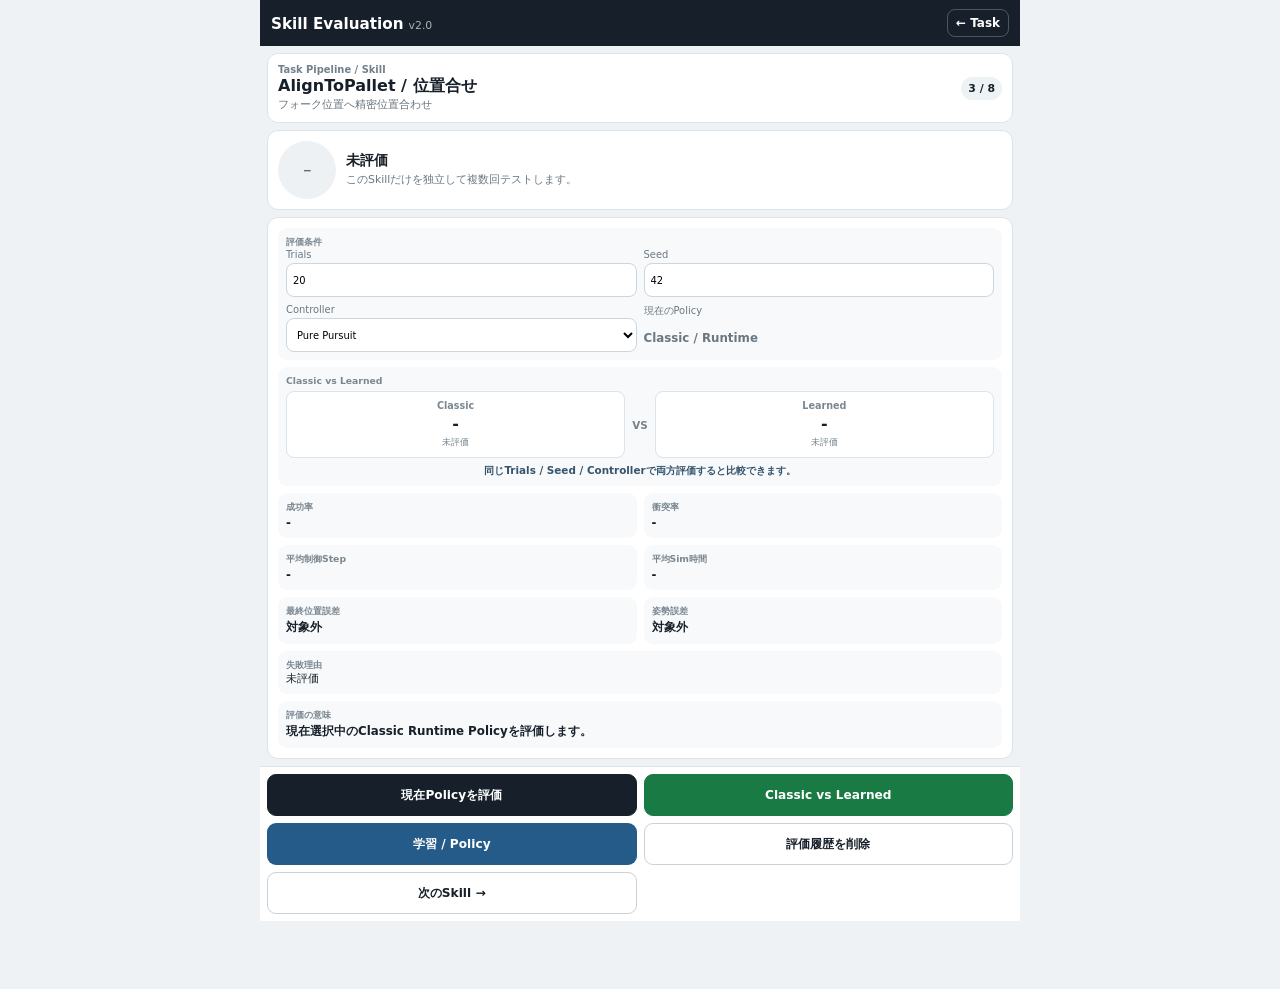
==== evaluate.html @ ecd627c3 "v2.0 add classic vs learned skill comparison UI" ====
<!doctype html>
<html lang="ja">
<head>
<meta charset="utf-8"><meta name="viewport" content="width=device-width,initial-scale=1,viewport-fit=cover">
<title>Skill Evaluation v2.0</title><link rel="stylesheet" href="./style.css">
<style>
body{min-height:100dvh;overflow:hidden;background:#eef2f5}.eval-screen{height:100dvh;display:grid;grid-template-rows:auto 1fr auto;max-width:760px;margin:auto}.eval-top{padding:9px 11px;background:#17202a;color:#fff;display:flex;align-items:center;justify-content:space-between}.eval-top strong{font-size:.95rem}.eval-top span{font-size:.68rem;opacity:.65}.back-link{color:#fff;text-decoration:none;font-weight:800;font-size:.75rem;border:1px solid rgba(255,255,255,.24);border-radius:8px;padding:6px 8px}.eval-main{min-height:0;padding:7px;display:grid;grid-template-rows:auto auto 1fr;gap:7px;overflow:hidden}.skill-focus,.score-card,.eval-grid{background:#fff;border:1px solid #dce4e9;border-radius:11px;padding:10px}.skill-focus{display:flex;justify-content:space-between;gap:8px;align-items:center}.skill-focus small{display:block;font-size:.62rem;color:#71808a;font-weight:800}.skill-focus h1{font-size:1rem;margin:1px 0}.skill-focus p{font-size:.68rem;margin:0;color:#66737c}.skill-number{font-size:.68rem;font-weight:900;background:#edf2f5;border-radius:999px;padding:5px 7px}.score-card{display:grid;grid-template-columns:auto 1fr;gap:10px;align-items:center}.score-ring{width:58px;height:58px;border-radius:50%;display:grid;place-items:center;background:#edf1f4;color:#66737c;font-size:.9rem;font-weight:900}.score-ring.good{background:#dff2e6;color:#176b3b}.score-ring.bad{background:#ffe1de;color:#a11d14}.score-card h2{font-size:.9rem;margin:0}.score-card p{font-size:.68rem;color:#6b7780;margin:3px 0}.eval-grid{min-height:0;overflow:auto;display:grid;grid-template-columns:1fr 1fr;gap:7px}.metric{background:#f7f9fb;border-radius:9px;padding:8px}.metric span{display:block;font-size:.58rem;color:#7b8790;font-weight:800}.metric strong{display:block;font-size:.74rem;margin-top:2px;overflow-wrap:anywhere}.metric.full{grid-column:1/-1}.eval-settings{display:grid;grid-template-columns:1fr 1fr;gap:7px}.eval-settings label{display:grid;gap:3px;font-size:.62rem;color:#6b7780}.eval-settings input,.eval-settings select{width:100%;min-height:34px;border:1px solid #cbd6dd;border-radius:8px;padding:6px;background:#fff}.failure-box{font-size:.66rem;white-space:pre-wrap;overflow-wrap:anywhere;margin:0}.comparison{display:grid;grid-template-columns:1fr auto 1fr;gap:7px;align-items:stretch;margin-top:5px}.compare-side{background:#fff;border:1px solid #dce4e9;border-radius:8px;padding:8px;text-align:center}.compare-side span{font-size:.6rem}.compare-side strong{font-size:1rem;margin-top:3px}.compare-side small{display:block;font-size:.58rem;color:#71808a;margin-top:3px}.compare-vs{display:grid;place-items:center;font-size:.65rem;font-weight:900;color:#75828b}.compare-delta{margin-top:6px;font-size:.65rem;font-weight:850;text-align:center;color:#35556d}.eval-actions{display:grid;grid-template-columns:1fr 1fr;gap:7px;padding:7px max(7px,env(safe-area-inset-right)) calc(7px + env(safe-area-inset-bottom)) max(7px,env(safe-area-inset-left));background:#fff;border-top:1px solid #dce4e9}.eval-actions button,.eval-actions a{min-height:42px;font-size:.76rem}.run-eval{background:#17202a;color:#fff;border-color:#17202a}.compare-btn{background:#197a43;color:#fff;border-color:#197a43}.skill-link{background:#245b89;color:#fff;text-decoration:none;border-radius:9px;display:flex;align-items:center;justify-content:center;font-weight:850}.progress{font-size:.66rem;color:#9a6700;font-weight:800}.hidden{display:none!important}@media(min-width:700px){body{overflow:auto}.eval-screen{height:auto;min-height:100dvh}.eval-main,.eval-grid{overflow:visible}}
</style>
</head>
<body><div class="eval-screen">
<header class="eval-top"><div><strong>Skill Evaluation</strong> <span>v2.0</span></div><a class="back-link" href="./index.html">← Task</a></header>
<main class="eval-main">
<section class="skill-focus"><div><small>Task Pipeline / Skill</small><h1 id="skillTitle">読み込み中...</h1><p id="skillDesc"></p></div><div id="skillNumber" class="skill-number">- / 8</div></section>
<section class="score-card"><div id="scoreRing" class="score-ring">－</div><div><h2 id="scoreTitle">未評価</h2><p id="scoreMessage">このSkillだけを独立して複数回テストします。</p><div id="progress" class="progress hidden"></div></div></section>
<section class="eval-grid">
<div class="metric full"><span>評価条件</span><div class="eval-settings"><label>Trials<input id="trials" type="number" min="1" max="100" value="20"></label><label>Seed<input id="seed" type="number" value="42"></label><label>Controller<select id="controller"><option value="pure_pursuit">Pure Pursuit</option><option value="rule_waypoint">Rule Waypoint</option><option value="pid_path">PID Path</option></select></label><label>現在のPolicy<strong id="policyState">-</strong></label></div></div>
<div class="metric full"><span>Classic vs Learned</span><div class="comparison"><div class="compare-side"><span>Classic</span><strong id="classicScore">-</strong><small id="classicMeta">未評価</small></div><div class="compare-vs">VS</div><div class="compare-side"><span>Learned</span><strong id="learnedScore">-</strong><small id="learnedMeta">未評価</small></div></div><div id="compareDelta" class="compare-delta">同じ条件で比較できます。</div></div>
<div class="metric"><span>成功率</span><strong id="successRate">-</strong></div><div class="metric"><span>衝突率</span><strong id="collisionRate">-</strong></div>
<div class="metric"><span>平均制御Step</span><strong id="avgTicks">-</strong></div><div class="metric"><span>平均Sim時間</span><strong id="avgTime">-</strong></div>
<div class="metric"><span>最終位置誤差</span><strong id="finalError">-</strong></div><div class="metric"><span>姿勢誤差</span><strong id="yawError">-</strong></div>
<div class="metric full"><span>失敗理由</span><pre id="failureReasons" class="failure-box">未評価</pre></div>
<div class="metric full"><span>評価の意味</span><strong id="evalNote">Task全体ではなく、このSkill単体の性能です。</strong></div>
</section></main>
<footer class="eval-actions"><button id="runBtn" class="run-eval">現在Policyを評価</button><button id="compareBtn" class="compare-btn">Classic vs Learned</button><a id="learnLink" class="skill-link" href="#">学習 / Policy</a><button id="clearBtn">評価履歴を削除</button><button id="nextBtn">次のSkill →</button></footer>
</div>
<script type="module">
import {SKILL_LEARNING_REGISTRY,getSkillDefinition,skillLearningState,loadSkillEvaluation,clearSkillEvaluation,latestEvaluationForPolicy,setSelectedPolicy,selectedPolicy} from './src/learning/skill_learning_registry.js';
import {evaluateSkill} from './src/evaluation/skill_evaluator.js';
const $=s=>document.querySelector(s),params=new URLSearchParams(location.search);let skillId=params.get('skill')||'align_to_pallet';if(!getSkillDefinition(skillId))skillId='align_to_pallet';const def=getSkillDefinition(skillId);
const pct=v=>Number.isFinite(v)?`${(v*100).toFixed(0)}%`:'-';const num=(v,d=1)=>Number.isFinite(v)?Number(v).toFixed(d):'-';
function policyText(state){return state.policy==='learned'&&state.runtimeLearning?'Learned':'Classic / Runtime'}
function renderComparison(){
  const controller=$('#controller').value,classic=latestEvaluationForPolicy(skillId,'classic',controller)||latestEvaluationForPolicy(skillId,'classic'),learned=latestEvaluationForPolicy(skillId,'learned',controller)||latestEvaluationForPolicy(skillId,'learned');
  $('#classicScore').textContent=classic?pct(classic.successRate):'-';$('#classicMeta').textContent=classic?`${classic.trials} trials · ${classic.controller}`:'未評価';
  $('#learnedScore').textContent=learned?pct(learned.successRate):'-';$('#learnedMeta').textContent=learned?`${learned.trials} trials · ${learned.controller}`:'未評価';
  if(classic&&learned){const delta=(learned.successRate-classic.successRate)*100;$('#compareDelta').textContent=`Learned ${delta>=0?'+':''}${delta.toFixed(0)} pt / Classic比`}
  else $('#compareDelta').textContent='同じTrials / Seed / Controllerで両方評価すると比較できます。';
}
function render(){
  const state=skillLearningState(skillId),e=loadSkillEvaluation(skillId);$('#skillTitle').textContent=`${def.code} / ${def.label}`;$('#skillDesc').textContent=def.desc;$('#skillNumber').textContent=`${def.order} / ${SKILL_LEARNING_REGISTRY.length}`;$('#policyState').textContent=policyText(state);$('#learnLink').href=`./learn.html?skill=${encodeURIComponent(skillId)}`;
  const ring=$('#scoreRing');ring.className='score-ring';if(!e){ring.textContent='－';$('#scoreTitle').textContent='未評価';$('#scoreMessage').textContent='このSkillだけを独立して複数回テストします。'}else{ring.textContent=pct(e.successRate);ring.classList.add(e.successRate>=.8?'good':'bad');$('#scoreTitle').textContent=e.successRate>=.8?'評価良好':'改善候補';$('#scoreMessage').textContent=`${e.policy} · ${e.trials} trials / ${String(e.evaluatedAt||'').replace('T',' ').slice(0,16)}`;$('#controller').value=e.controller||'pure_pursuit'}
  $('#successRate').textContent=e?pct(e.successRate):'-';$('#collisionRate').textContent=e?pct(e.collisionRate):'-';$('#avgTicks').textContent=e?num(e.avgControlTicks,0):'-';$('#avgTime').textContent=e?`${num(e.avgSimTimeSec,1)} s`:'-';$('#finalError').textContent=e&&Number.isFinite(e.avgFinalError)?`${num(e.avgFinalError,1)} px`:'対象外';$('#yawError').textContent=e&&Number.isFinite(e.avgYawError)?`${num(e.avgYawError,1)}°`:'対象外';$('#failureReasons').textContent=e?(Object.keys(e.failures||{}).length?JSON.stringify(e.failures,null,2):'なし'):'未評価';
  $('#evalNote').textContent=state.policy==='learned'&&state.runtimeLearning?'選択中のLearned Policyを実際のSkill Runtimeで評価します。':'現在選択中のClassic Runtime Policyを評価します。';
  $('#compareBtn').disabled=!(state.runtimeLearning&&state.trained);renderComparison();
}
render();
$('#controller').onchange=renderComparison;
$('#runBtn').onclick=async()=>{const btn=$('#runBtn');btn.disabled=true;$('#progress').classList.remove('hidden');$('#scoreTitle').textContent='評価中...';try{await evaluateSkill(skillId,{trials:Number($('#trials').value)||20,seed:Number($('#seed').value)||42,controller:$('#controller').value,onProgress:(i,n)=>{$('#progress').textContent=`${i} / ${n} trials`}})}finally{btn.disabled=false;$('#progress').classList.add('hidden');render()}};
$('#compareBtn').onclick=async()=>{
  const state=skillLearningState(skillId);if(!(state.runtimeLearning&&state.trained))return;
  const btn=$('#compareBtn'),original=selectedPolicy(skillId),trials=Number($('#trials').value)||20,seed=Number($('#seed').value)||42,controller=$('#controller').value;btn.disabled=true;$('#progress').classList.remove('hidden');
  try{
    setSelectedPolicy(skillId,'classic');$('#scoreTitle').textContent='Classic評価中...';await evaluateSkill(skillId,{trials,seed,controller,onProgress:(i,n)=>{$('#progress').textContent=`Classic ${i}/${n}`}});
    setSelectedPolicy(skillId,'learned');$('#scoreTitle').textContent='Learned評価中...';await evaluateSkill(skillId,{trials,seed,controller,onProgress:(i,n)=>{$('#progress').textContent=`Learned ${i}/${n}`}});
  }finally{setSelectedPolicy(skillId,original);btn.disabled=false;$('#progress').classList.add('hidden');render()}
};
$('#clearBtn').onclick=()=>{clearSkillEvaluation(skillId);render()};
$('#nextBtn').onclick=()=>{const i=SKILL_LEARNING_REGISTRY.findIndex(s=>s.id===skillId),next=SKILL_LEARNING_REGISTRY[(i+1)%SKILL_LEARNING_REGISTRY.length];location.href=`./evaluate.html?skill=${encodeURIComponent(next.id)}`};
</script></body></html>
---- style.css ----
:root{font-family:Inter,system-ui,-apple-system,BlinkMacSystemFont,"Segoe UI",sans-serif;color:#17202a;background:#eef2f5;--ink:#17202a;--muted:#6b7780;--line:#dce4e9;--soft:#f7f9fb;--ok:#197a43;--ok-bg:#eaf7ef;--warn:#9a6700;--warn-bg:#fff7df;--bad:#b42318;--bad-bg:#fff0ee;--blue:#245b89}*{box-sizing:border-box}html,body{margin:0;min-height:100%;background:#eef2f5}button,input,select{font:inherit}button{border:1px solid #c9d3da;background:#fff;color:var(--ink);border-radius:9px;padding:8px 10px;font-weight:750;cursor:pointer}button.primary,.sheet-primary-link{background:var(--ink);color:#fff;border-color:var(--ink)}.copy-btn{border-color:#9fb6c7;color:#244e6d;background:#f7fbfe}.hidden{display:none!important}.runtime-hidden{display:none}.mobile-header{height:48px;background:#17202a;color:#fff;padding:0 12px;display:flex;align-items:center;justify-content:space-between;gap:8px}.mobile-header>div:first-child{display:flex;align-items:baseline;gap:7px;min-width:0}.mobile-header strong{font-size:1rem;white-space:nowrap}.mobile-header span{font-size:.68rem;opacity:.62}.status-badge{display:inline-flex;padding:6px 10px;border-radius:999px;font-weight:900;font-size:.76rem;white-space:nowrap}.status-badge.idle{background:#edf1f4;color:#5e6a72}.status-badge.running,.status-badge.ready,.status-badge.recovering{background:var(--warn-bg);color:var(--warn)}.status-badge.done{background:var(--ok-bg);color:var(--ok)}.status-badge.failed,.status-badge.invalid,.status-badge.aborted{background:var(--bad-bg);color:var(--bad)}.mobile-dashboard{max-width:900px;margin:auto;padding:8px;display:grid;gap:8px;grid-template-columns:1fr;grid-template-rows:auto auto auto 1fr}.task-strip,.result-strip,.pipeline-panel,.sim-panel{background:#fff;border:1px solid var(--line);border-radius:12px;box-shadow:0 2px 9px rgba(15,23,42,.035)}.task-strip{padding:8px;display:grid;grid-template-columns:minmax(0,1fr) auto auto;gap:7px;align-items:center}.task-strip input{min-width:0;width:100%;height:40px;border:1px solid #cbd6dd;border-radius:9px;padding:0 10px;color:var(--ink);background:#fff}.run-button{min-width:76px;height:40px}.icon-button{width:40px;height:40px;font-size:1.1rem}.result-strip{padding:7px 9px;display:flex;align-items:center;justify-content:space-between;gap:8px;min-height:44px}.result-main{min-width:0;display:flex;align-items:center;gap:8px;overflow:hidden}.result-main>strong{font-size:.76rem;white-space:nowrap;overflow:hidden;text-overflow:ellipsis}.failure-inline{font-size:.72rem;color:var(--bad);white-space:nowrap;overflow:hidden;text-overflow:ellipsis}.failure-inline code{font-size:.7rem}.compact{padding:6px 8px;font-size:.7rem;white-space:nowrap}.pipeline-panel{padding:8px}.pipeline-head{display:flex;align-items:center;justify-content:space-between;gap:8px;margin-bottom:6px}.pipeline-head>div{display:flex;align-items:center;gap:7px;min-width:0}.pipeline-head strong{font-size:.78rem}.pipeline-head>div span{font-size:.68rem;color:#75828b;white-space:nowrap;overflow:hidden;text-overflow:ellipsis}.learned-summary{font-size:.62rem!important;font-weight:850;color:#35556d!important;background:#eef5fa;border-radius:999px;padding:4px 7px;white-space:nowrap}.task-pipeline{display:grid;grid-template-columns:repeat(4,minmax(0,1fr));gap:5px}.pipeline-skill{position:relative;border:1px solid #dce4e9;border-radius:9px;padding:6px;min-width:0;background:#fff}.pipeline-skill.current{border-color:#d5a623;background:#fffaf0}.pipeline-skill.success{border-color:#9ed4b2;background:#f4fbf6}.pipeline-skill.failed{border-color:#efafa8;background:#fff6f5}.skill-order{display:none}.skill-main{min-width:0}.skill-main strong{display:block;font-size:.69rem;line-height:1.08;white-space:nowrap;overflow:hidden;text-overflow:ellipsis}.skill-desc{display:none}.skill-meta{margin-top:4px;display:flex;gap:3px;min-width:0}.skill-meta span{font-size:.52rem;background:#eef2f5;border-radius:999px;padding:2px 4px;color:#53636e;white-space:nowrap;overflow:hidden;text-overflow:ellipsis}.skill-meta span:nth-child(2){display:none}.skill-side{display:flex;align-items:center;justify-content:space-between;gap:3px;margin-top:4px}.pipeline-status{font-size:.54rem;font-weight:900;border-radius:999px;padding:2px 4px;background:#edf1f4;color:#66737c;white-space:nowrap}.pipeline-status.current{background:#fff0b8;color:#815c00}.pipeline-status.success{background:#dff2e6;color:#176b3b}.pipeline-status.failed{background:#ffe1de;color:#a11d14}.skill-learn-link{font-size:.53rem;font-weight:850;color:#245b89;text-decoration:none;white-space:nowrap}.sim-panel{padding:6px;min-height:0;display:flex;align-items:center;justify-content:center;overflow:hidden}.sim-panel canvas{display:block;max-width:100%;max-height:100%;width:100%;height:auto;aspect-ratio:900/560;background:#f8fafb;border:1px solid #d7dfe4;border-radius:9px;touch-action:none}.bottom-nav{position:fixed;left:0;right:0;bottom:0;z-index:30;height:58px;padding:5px 8px calc(5px + env(safe-area-inset-bottom));background:rgba(255,255,255,.96);border-top:1px solid #d9e1e6;display:grid;grid-template-columns:repeat(3,1fr);gap:6px;backdrop-filter:blur(12px)}.bottom-nav button{border:0;background:#f4f7f9;border-radius:10px;display:grid;place-items:center;padding:4px}.bottom-nav span{font-size:.75rem;font-weight:850}.bottom-nav small{font-size:.58rem;color:#7a8790}.bottom-sheet{width:min(680px,100%);max-width:none;margin:auto 0 0 0;border:0;border-radius:18px 18px 0 0;padding:0;background:#fff;color:var(--ink);max-height:82dvh;box-shadow:0 -12px 35px rgba(0,0,0,.18)}.bottom-sheet::backdrop{background:rgba(20,28,34,.42)}.sheet-head{position:sticky;top:0;z-index:2;background:#fff;border-bottom:1px solid #e6ecef;padding:12px 14px;display:flex;align-items:center;justify-content:space-between;gap:10px}.sheet-head small{display:block;font-size:.67rem;color:#7a8790}.sheet-head h2{font-size:1rem;margin:2px 0 0}.sheet-head>button{width:36px;height:36px;border-radius:50%;font-size:1.15rem}.sheet-body{padding:14px}.sheet-body p{color:var(--muted);font-size:.8rem}.sheet-primary-link{display:flex;align-items:center;justify-content:center;text-decoration:none;border-radius:10px;padding:11px 13px;font-weight:850;margin-top:12px}.model-state{display:flex;align-items:center;justify-content:space-between;gap:10px;padding:10px 0;border-top:1px solid #edf1f4}.model-state span{font-size:.74rem;color:#77848c}.model-state strong{font-size:.8rem}.sheet-note{margin-bottom:0}.sheet-actions,.manual-controls{display:flex;flex-wrap:wrap;gap:7px;margin:8px 0}.log-sheet-body{padding-top:8px}.log{height:52dvh;overflow:auto;background:#111820;color:#d9e2e8;border-radius:10px;padding:10px;font-family:ui-monospace,SFMono-Regular,Menlo,monospace;font-size:.72rem}.log-line{padding:4px 0;border-bottom:1px solid rgba(255,255,255,.05);overflow-wrap:anywhere}.log-line .time{color:#758695}.log-line.planner{color:#9ad0ff}.log-line.skill{color:#ffd48c}.log-line.success{color:#9de39d}.log-line.error{color:#ff9d9d}.settings-scroll{overflow:auto;max-height:calc(82dvh - 60px)}.settings-scroll>details{border-bottom:1px solid #edf1f4;padding:9px 0}.settings-scroll summary{font-size:.88rem;font-weight:850;cursor:pointer}.form-grid{display:grid;grid-template-columns:1fr 1fr;gap:8px;margin-top:9px}.form-grid label{display:grid;gap:3px;font-size:.72rem;color:#66727c}.form-grid input,.form-grid select{width:100%;border:1px solid #cbd6dd;border-radius:8px;padding:8px;min-height:36px;background:#fff}.toggle-list{display:grid;gap:7px;margin-top:8px;font-size:.8rem}.nested-details{margin-top:8px}.data-box{white-space:pre-wrap;overflow-wrap:anywhere;background:#f7f9fa;border:1px solid #edf1f4;border-radius:8px;padding:9px;font-size:.7rem;line-height:1.4;max-height:260px;overflow:auto}.data-box.small{max-height:180px}.skill-queue{display:grid;gap:6px}.skill-item{border:1px solid #dce3e8;border-radius:8px;padding:7px;font-size:.72rem}.toast{position:fixed;left:50%;bottom:70px;transform:translate(-50%,16px);background:#17202a;color:#fff;border-radius:999px;padding:9px 14px;font-size:.75rem;font-weight:750;opacity:0;pointer-events:none;transition:.18s;z-index:100}.toast.show{opacity:1;transform:translate(-50%,0)}
@media(max-width:760px){html,body{height:100%;overflow:hidden}.mobile-dashboard{height:calc(100dvh - 48px - 58px - env(safe-area-inset-bottom));padding:6px;gap:6px;grid-template-rows:48px 38px 126px minmax(0,1fr)}.task-strip,.result-strip,.pipeline-panel,.sim-panel{border-radius:10px}.task-strip{padding:4px 6px}.task-strip input{height:38px;font-size:.78rem}.run-button,.icon-button{height:38px}.result-strip{padding:4px 7px;min-height:38px}.result-main>strong{font-size:.68rem}.compact{font-size:.63rem;padding:5px 7px}.pipeline-panel{padding:6px}.pipeline-head{margin-bottom:4px}.pipeline-head strong{font-size:.72rem}.pipeline-head>div span{font-size:.6rem}.task-pipeline{gap:4px}.pipeline-skill{padding:5px}.skill-main strong{font-size:.62rem}.skill-meta{margin-top:3px}.skill-meta span{font-size:.48rem}.skill-side{margin-top:3px}.pipeline-status,.skill-learn-link{font-size:.48rem}.sim-panel{padding:4px}.bottom-sheet{width:100%}}
@media(min-width:761px){body{padding-bottom:68px}.mobile-dashboard{grid-template-columns:1fr 1fr;grid-template-areas:"task result" "pipe pipe" "sim sim";grid-template-rows:auto auto minmax(360px,1fr)}.task-strip{grid-area:task}.result-strip{grid-area:result}.pipeline-panel{grid-area:pipe}.sim-panel{grid-area:sim}.bottom-nav{left:50%;right:auto;transform:translateX(-50%);width:min(520px,100%);border:1px solid #d9e1e6;border-bottom:0;border-radius:14px 14px 0 0}.task-pipeline{grid-template-columns:repeat(8,minmax(0,1fr))}}
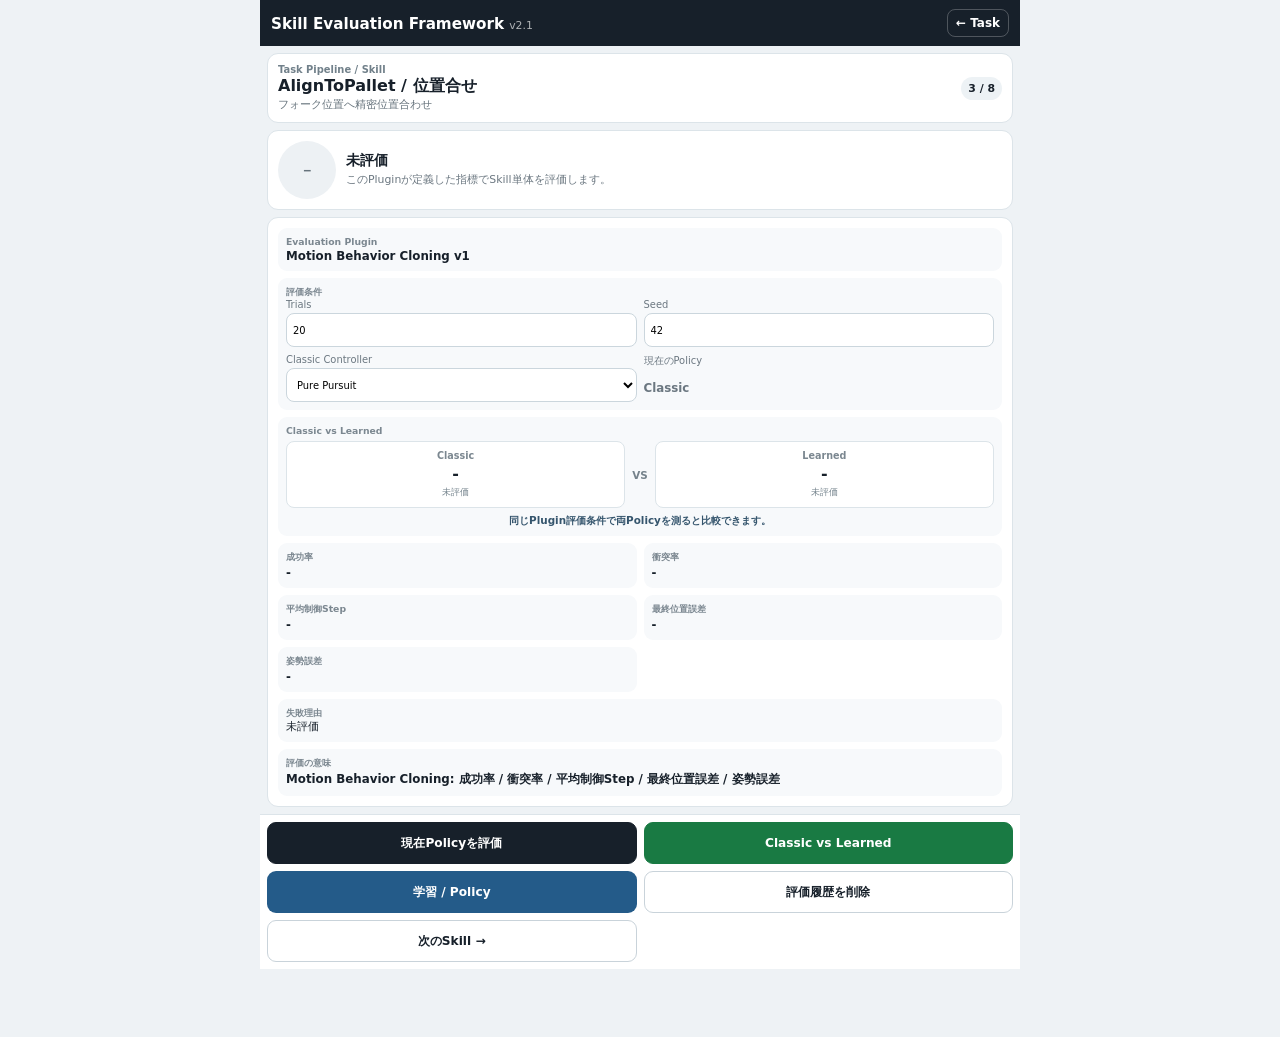
==== commit d55cad81: "Refactor evaluation page to plugin-driven metrics" ====
--- a/evaluate.html
+++ b/evaluate.html
@@ -2,58 +2,24 @@
 <html lang="ja">
 <head>
 <meta charset="utf-8"><meta name="viewport" content="width=device-width,initial-scale=1,viewport-fit=cover">
-<title>Skill Evaluation v2.0</title><link rel="stylesheet" href="./style.css">
+<title>Skill Evaluation Framework v2.1</title><link rel="stylesheet" href="./style.css">
 <style>
 body{min-height:100dvh;overflow:hidden;background:#eef2f5}.eval-screen{height:100dvh;display:grid;grid-template-rows:auto 1fr auto;max-width:760px;margin:auto}.eval-top{padding:9px 11px;background:#17202a;color:#fff;display:flex;align-items:center;justify-content:space-between}.eval-top strong{font-size:.95rem}.eval-top span{font-size:.68rem;opacity:.65}.back-link{color:#fff;text-decoration:none;font-weight:800;font-size:.75rem;border:1px solid rgba(255,255,255,.24);border-radius:8px;padding:6px 8px}.eval-main{min-height:0;padding:7px;display:grid;grid-template-rows:auto auto 1fr;gap:7px;overflow:hidden}.skill-focus,.score-card,.eval-grid{background:#fff;border:1px solid #dce4e9;border-radius:11px;padding:10px}.skill-focus{display:flex;justify-content:space-between;gap:8px;align-items:center}.skill-focus small{display:block;font-size:.62rem;color:#71808a;font-weight:800}.skill-focus h1{font-size:1rem;margin:1px 0}.skill-focus p{font-size:.68rem;margin:0;color:#66737c}.skill-number{font-size:.68rem;font-weight:900;background:#edf2f5;border-radius:999px;padding:5px 7px}.score-card{display:grid;grid-template-columns:auto 1fr;gap:10px;align-items:center}.score-ring{width:58px;height:58px;border-radius:50%;display:grid;place-items:center;background:#edf1f4;color:#66737c;font-size:.9rem;font-weight:900}.score-ring.good{background:#dff2e6;color:#176b3b}.score-ring.bad{background:#ffe1de;color:#a11d14}.score-card h2{font-size:.9rem;margin:0}.score-card p{font-size:.68rem;color:#6b7780;margin:3px 0}.eval-grid{min-height:0;overflow:auto;display:grid;grid-template-columns:1fr 1fr;gap:7px}.metric{background:#f7f9fb;border-radius:9px;padding:8px}.metric span{display:block;font-size:.58rem;color:#7b8790;font-weight:800}.metric strong{display:block;font-size:.74rem;margin-top:2px;overflow-wrap:anywhere}.metric.full{grid-column:1/-1}.eval-settings{display:grid;grid-template-columns:1fr 1fr;gap:7px}.eval-settings label{display:grid;gap:3px;font-size:.62rem;color:#6b7780}.eval-settings input,.eval-settings select{width:100%;min-height:34px;border:1px solid #cbd6dd;border-radius:8px;padding:6px;background:#fff}.failure-box{font-size:.66rem;white-space:pre-wrap;overflow-wrap:anywhere;margin:0}.comparison{display:grid;grid-template-columns:1fr auto 1fr;gap:7px;align-items:stretch;margin-top:5px}.compare-side{background:#fff;border:1px solid #dce4e9;border-radius:8px;padding:8px;text-align:center}.compare-side span{font-size:.6rem}.compare-side strong{font-size:1rem;margin-top:3px}.compare-side small{display:block;font-size:.58rem;color:#71808a;margin-top:3px}.compare-vs{display:grid;place-items:center;font-size:.65rem;font-weight:900;color:#75828b}.compare-delta{margin-top:6px;font-size:.65rem;font-weight:850;text-align:center;color:#35556d}.eval-actions{display:grid;grid-template-columns:1fr 1fr;gap:7px;padding:7px max(7px,env(safe-area-inset-right)) calc(7px + env(safe-area-inset-bottom)) max(7px,env(safe-area-inset-left));background:#fff;border-top:1px solid #dce4e9}.eval-actions button,.eval-actions a{min-height:42px;font-size:.76rem}.run-eval{background:#17202a;color:#fff;border-color:#17202a}.compare-btn{background:#197a43;color:#fff;border-color:#197a43}.skill-link{background:#245b89;color:#fff;text-decoration:none;border-radius:9px;display:flex;align-items:center;justify-content:center;font-weight:850}.progress{font-size:.66rem;color:#9a6700;font-weight:800}.hidden{display:none!important}@media(min-width:700px){body{overflow:auto}.eval-screen{height:auto;min-height:100dvh}.eval-main,.eval-grid{overflow:visible}}
 </style>
 </head>
 <body><div class="eval-screen">
-<header class="eval-top"><div><strong>Skill Evaluation</strong> <span>v2.0</span></div><a class="back-link" href="./index.html">← Task</a></header>
+<header class="eval-top"><div><strong>Skill Evaluation Framework</strong> <span>v2.1</span></div><a class="back-link" href="./index.html">← Task</a></header>
 <main class="eval-main">
 <section class="skill-focus"><div><small>Task Pipeline / Skill</small><h1 id="skillTitle">読み込み中...</h1><p id="skillDesc"></p></div><div id="skillNumber" class="skill-number">- / 8</div></section>
-<section class="score-card"><div id="scoreRing" class="score-ring">－</div><div><h2 id="scoreTitle">未評価</h2><p id="scoreMessage">このSkillだけを独立して複数回テストします。</p><div id="progress" class="progress hidden"></div></div></section>
+<section class="score-card"><div id="scoreRing" class="score-ring">－</div><div><h2 id="scoreTitle">未評価</h2><p id="scoreMessage">Plugin定義を読み込み中...</p><div id="progress" class="progress hidden"></div></div></section>
 <section class="eval-grid">
-<div class="metric full"><span>評価条件</span><div class="eval-settings"><label>Trials<input id="trials" type="number" min="1" max="100" value="20"></label><label>Seed<input id="seed" type="number" value="42"></label><label>Controller<select id="controller"><option value="pure_pursuit">Pure Pursuit</option><option value="rule_waypoint">Rule Waypoint</option><option value="pid_path">PID Path</option></select></label><label>現在のPolicy<strong id="policyState">-</strong></label></div></div>
+<div class="metric full"><span>Evaluation Plugin</span><strong id="pluginState">-</strong></div>
+<div class="metric full"><span>評価条件</span><div id="evaluationParameters" class="eval-settings"></div></div>
 <div class="metric full"><span>Classic vs Learned</span><div class="comparison"><div class="compare-side"><span>Classic</span><strong id="classicScore">-</strong><small id="classicMeta">未評価</small></div><div class="compare-vs">VS</div><div class="compare-side"><span>Learned</span><strong id="learnedScore">-</strong><small id="learnedMeta">未評価</small></div></div><div id="compareDelta" class="compare-delta">同じ条件で比較できます。</div></div>
-<div class="metric"><span>成功率</span><strong id="successRate">-</strong></div><div class="metric"><span>衝突率</span><strong id="collisionRate">-</strong></div>
-<div class="metric"><span>平均制御Step</span><strong id="avgTicks">-</strong></div><div class="metric"><span>平均Sim時間</span><strong id="avgTime">-</strong></div>
-<div class="metric"><span>最終位置誤差</span><strong id="finalError">-</strong></div><div class="metric"><span>姿勢誤差</span><strong id="yawError">-</strong></div>
-<div class="metric full"><span>失敗理由</span><pre id="failureReasons" class="failure-box">未評価</pre></div>
-<div class="metric full"><span>評価の意味</span><strong id="evalNote">Task全体ではなく、このSkill単体の性能です。</strong></div>
+<div id="metricHost" style="display:contents"></div>
+<div class="metric full"><span>評価の意味</span><strong id="evalNote">Plugin固有の指標を表示します。</strong></div>
 </section></main>
 <footer class="eval-actions"><button id="runBtn" class="run-eval">現在Policyを評価</button><button id="compareBtn" class="compare-btn">Classic vs Learned</button><a id="learnLink" class="skill-link" href="#">学習 / Policy</a><button id="clearBtn">評価履歴を削除</button><button id="nextBtn">次のSkill →</button></footer>
 </div>
-<script type="module">
-import {SKILL_LEARNING_REGISTRY,getSkillDefinition,skillLearningState,loadSkillEvaluation,clearSkillEvaluation,latestEvaluationForPolicy,setSelectedPolicy,selectedPolicy} from './src/learning/skill_learning_registry.js';
-import {evaluateSkill} from './src/evaluation/skill_evaluator.js';
-const $=s=>document.querySelector(s),params=new URLSearchParams(location.search);let skillId=params.get('skill')||'align_to_pallet';if(!getSkillDefinition(skillId))skillId='align_to_pallet';const def=getSkillDefinition(skillId);
-const pct=v=>Number.isFinite(v)?`${(v*100).toFixed(0)}%`:'-';const num=(v,d=1)=>Number.isFinite(v)?Number(v).toFixed(d):'-';
-function policyText(state){return state.policy==='learned'&&state.runtimeLearning?'Learned':'Classic / Runtime'}
-function renderComparison(){
-  const controller=$('#controller').value,classic=latestEvaluationForPolicy(skillId,'classic',controller)||latestEvaluationForPolicy(skillId,'classic'),learned=latestEvaluationForPolicy(skillId,'learned',controller)||latestEvaluationForPolicy(skillId,'learned');
-  $('#classicScore').textContent=classic?pct(classic.successRate):'-';$('#classicMeta').textContent=classic?`${classic.trials} trials · ${classic.controller}`:'未評価';
-  $('#learnedScore').textContent=learned?pct(learned.successRate):'-';$('#learnedMeta').textContent=learned?`${learned.trials} trials · ${learned.controller}`:'未評価';
-  if(classic&&learned){const delta=(learned.successRate-classic.successRate)*100;$('#compareDelta').textContent=`Learned ${delta>=0?'+':''}${delta.toFixed(0)} pt / Classic比`}
-  else $('#compareDelta').textContent='同じTrials / Seed / Controllerで両方評価すると比較できます。';
-}
-function render(){
-  const state=skillLearningState(skillId),e=loadSkillEvaluation(skillId);$('#skillTitle').textContent=`${def.code} / ${def.label}`;$('#skillDesc').textContent=def.desc;$('#skillNumber').textContent=`${def.order} / ${SKILL_LEARNING_REGISTRY.length}`;$('#policyState').textContent=policyText(state);$('#learnLink').href=`./learn.html?skill=${encodeURIComponent(skillId)}`;
-  const ring=$('#scoreRing');ring.className='score-ring';if(!e){ring.textContent='－';$('#scoreTitle').textContent='未評価';$('#scoreMessage').textContent='このSkillだけを独立して複数回テストします。'}else{ring.textContent=pct(e.successRate);ring.classList.add(e.successRate>=.8?'good':'bad');$('#scoreTitle').textContent=e.successRate>=.8?'評価良好':'改善候補';$('#scoreMessage').textContent=`${e.policy} · ${e.trials} trials / ${String(e.evaluatedAt||'').replace('T',' ').slice(0,16)}`;$('#controller').value=e.controller||'pure_pursuit'}
-  $('#successRate').textContent=e?pct(e.successRate):'-';$('#collisionRate').textContent=e?pct(e.collisionRate):'-';$('#avgTicks').textContent=e?num(e.avgControlTicks,0):'-';$('#avgTime').textContent=e?`${num(e.avgSimTimeSec,1)} s`:'-';$('#finalError').textContent=e&&Number.isFinite(e.avgFinalError)?`${num(e.avgFinalError,1)} px`:'対象外';$('#yawError').textContent=e&&Number.isFinite(e.avgYawError)?`${num(e.avgYawError,1)}°`:'対象外';$('#failureReasons').textContent=e?(Object.keys(e.failures||{}).length?JSON.stringify(e.failures,null,2):'なし'):'未評価';
-  $('#evalNote').textContent=state.policy==='learned'&&state.runtimeLearning?'選択中のLearned Policyを実際のSkill Runtimeで評価します。':'現在選択中のClassic Runtime Policyを評価します。';
-  $('#compareBtn').disabled=!(state.runtimeLearning&&state.trained);renderComparison();
-}
-render();
-$('#controller').onchange=renderComparison;
-$('#runBtn').onclick=async()=>{const btn=$('#runBtn');btn.disabled=true;$('#progress').classList.remove('hidden');$('#scoreTitle').textContent='評価中...';try{await evaluateSkill(skillId,{trials:Number($('#trials').value)||20,seed:Number($('#seed').value)||42,controller:$('#controller').value,onProgress:(i,n)=>{$('#progress').textContent=`${i} / ${n} trials`}})}finally{btn.disabled=false;$('#progress').classList.add('hidden');render()}};
-$('#compareBtn').onclick=async()=>{
-  const state=skillLearningState(skillId);if(!(state.runtimeLearning&&state.trained))return;
-  const btn=$('#compareBtn'),original=selectedPolicy(skillId),trials=Number($('#trials').value)||20,seed=Number($('#seed').value)||42,controller=$('#controller').value;btn.disabled=true;$('#progress').classList.remove('hidden');
-  try{
-    setSelectedPolicy(skillId,'classic');$('#scoreTitle').textContent='Classic評価中...';await evaluateSkill(skillId,{trials,seed,controller,onProgress:(i,n)=>{$('#progress').textContent=`Classic ${i}/${n}`}});
-    setSelectedPolicy(skillId,'learned');$('#scoreTitle').textContent='Learned評価中...';await evaluateSkill(skillId,{trials,seed,controller,onProgress:(i,n)=>{$('#progress').textContent=`Learned ${i}/${n}`}});
-  }finally{setSelectedPolicy(skillId,original);btn.disabled=false;$('#progress').classList.add('hidden');render()}
-};
-$('#clearBtn').onclick=()=>{clearSkillEvaluation(skillId);render()};
-$('#nextBtn').onclick=()=>{const i=SKILL_LEARNING_REGISTRY.findIndex(s=>s.id===skillId),next=SKILL_LEARNING_REGISTRY[(i+1)%SKILL_LEARNING_REGISTRY.length];location.href=`./evaluate.html?skill=${encodeURIComponent(next.id)}`};
-</script></body></html>
+<script type="module" src="./src/learning/ui/evaluation_page.js"></script>
+</body></html>
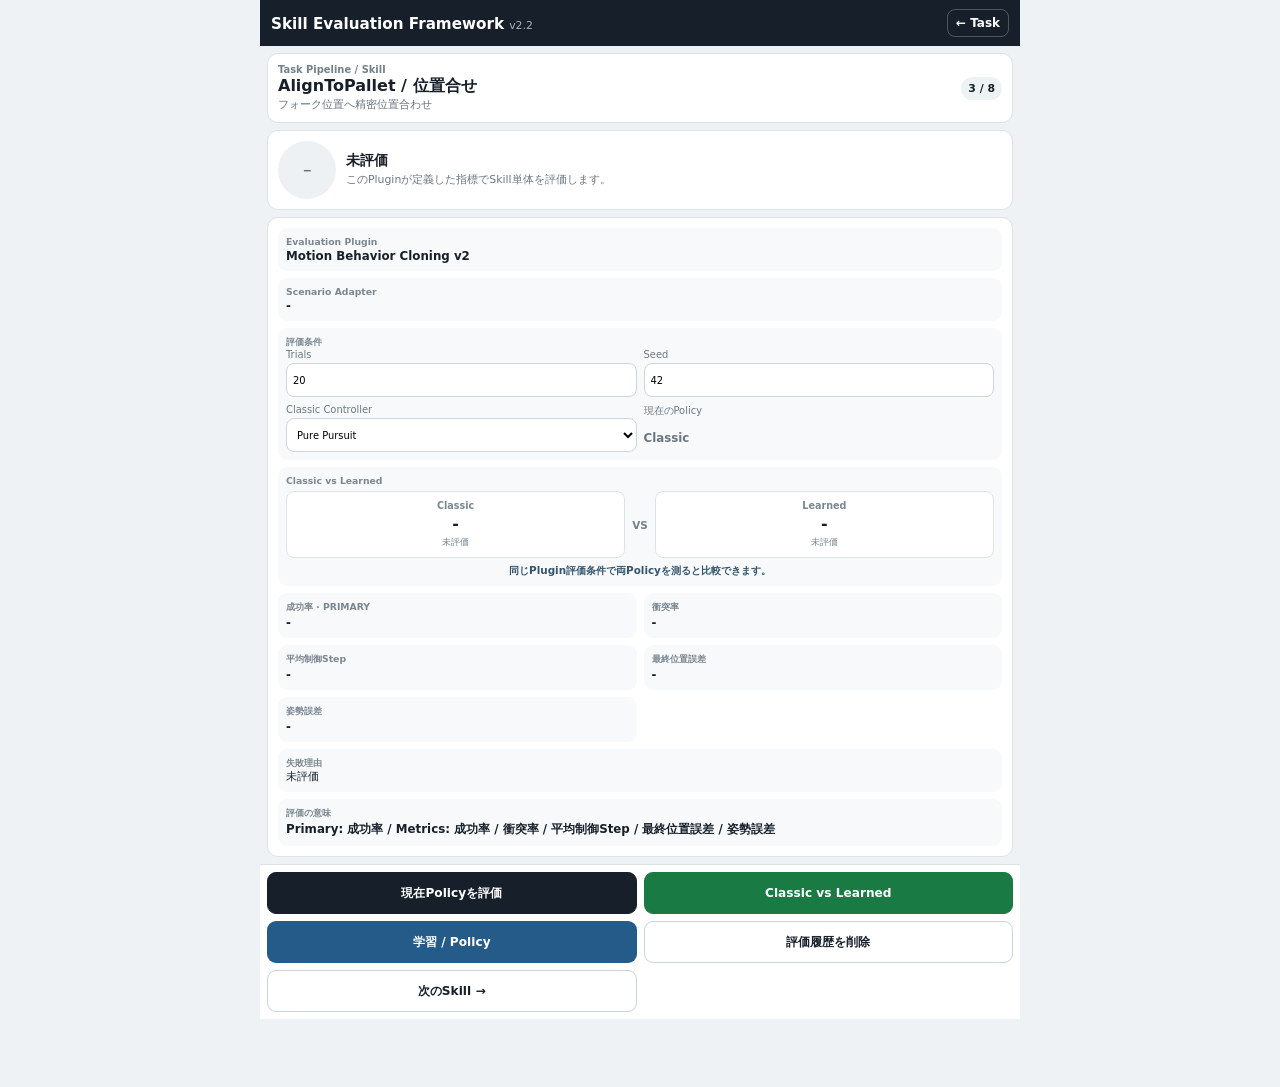
==== commit 34787259: "Show scenario adapter in evaluation UI" ====
--- a/evaluate.html
+++ b/evaluate.html
@@ -2,18 +2,19 @@
 <html lang="ja">
 <head>
 <meta charset="utf-8"><meta name="viewport" content="width=device-width,initial-scale=1,viewport-fit=cover">
-<title>Skill Evaluation Framework v2.1</title><link rel="stylesheet" href="./style.css">
+<title>Skill Evaluation Framework v2.2</title><link rel="stylesheet" href="./style.css">
 <style>
 body{min-height:100dvh;overflow:hidden;background:#eef2f5}.eval-screen{height:100dvh;display:grid;grid-template-rows:auto 1fr auto;max-width:760px;margin:auto}.eval-top{padding:9px 11px;background:#17202a;color:#fff;display:flex;align-items:center;justify-content:space-between}.eval-top strong{font-size:.95rem}.eval-top span{font-size:.68rem;opacity:.65}.back-link{color:#fff;text-decoration:none;font-weight:800;font-size:.75rem;border:1px solid rgba(255,255,255,.24);border-radius:8px;padding:6px 8px}.eval-main{min-height:0;padding:7px;display:grid;grid-template-rows:auto auto 1fr;gap:7px;overflow:hidden}.skill-focus,.score-card,.eval-grid{background:#fff;border:1px solid #dce4e9;border-radius:11px;padding:10px}.skill-focus{display:flex;justify-content:space-between;gap:8px;align-items:center}.skill-focus small{display:block;font-size:.62rem;color:#71808a;font-weight:800}.skill-focus h1{font-size:1rem;margin:1px 0}.skill-focus p{font-size:.68rem;margin:0;color:#66737c}.skill-number{font-size:.68rem;font-weight:900;background:#edf2f5;border-radius:999px;padding:5px 7px}.score-card{display:grid;grid-template-columns:auto 1fr;gap:10px;align-items:center}.score-ring{width:58px;height:58px;border-radius:50%;display:grid;place-items:center;background:#edf1f4;color:#66737c;font-size:.9rem;font-weight:900}.score-ring.good{background:#dff2e6;color:#176b3b}.score-ring.bad{background:#ffe1de;color:#a11d14}.score-card h2{font-size:.9rem;margin:0}.score-card p{font-size:.68rem;color:#6b7780;margin:3px 0}.eval-grid{min-height:0;overflow:auto;display:grid;grid-template-columns:1fr 1fr;gap:7px}.metric{background:#f7f9fb;border-radius:9px;padding:8px}.metric span{display:block;font-size:.58rem;color:#7b8790;font-weight:800}.metric strong{display:block;font-size:.74rem;margin-top:2px;overflow-wrap:anywhere}.metric.full{grid-column:1/-1}.eval-settings{display:grid;grid-template-columns:1fr 1fr;gap:7px}.eval-settings label{display:grid;gap:3px;font-size:.62rem;color:#6b7780}.eval-settings input,.eval-settings select{width:100%;min-height:34px;border:1px solid #cbd6dd;border-radius:8px;padding:6px;background:#fff}.failure-box{font-size:.66rem;white-space:pre-wrap;overflow-wrap:anywhere;margin:0}.comparison{display:grid;grid-template-columns:1fr auto 1fr;gap:7px;align-items:stretch;margin-top:5px}.compare-side{background:#fff;border:1px solid #dce4e9;border-radius:8px;padding:8px;text-align:center}.compare-side span{font-size:.6rem}.compare-side strong{font-size:1rem;margin-top:3px}.compare-side small{display:block;font-size:.58rem;color:#71808a;margin-top:3px}.compare-vs{display:grid;place-items:center;font-size:.65rem;font-weight:900;color:#75828b}.compare-delta{margin-top:6px;font-size:.65rem;font-weight:850;text-align:center;color:#35556d}.eval-actions{display:grid;grid-template-columns:1fr 1fr;gap:7px;padding:7px max(7px,env(safe-area-inset-right)) calc(7px + env(safe-area-inset-bottom)) max(7px,env(safe-area-inset-left));background:#fff;border-top:1px solid #dce4e9}.eval-actions button,.eval-actions a{min-height:42px;font-size:.76rem}.run-eval{background:#17202a;color:#fff;border-color:#17202a}.compare-btn{background:#197a43;color:#fff;border-color:#197a43}.skill-link{background:#245b89;color:#fff;text-decoration:none;border-radius:9px;display:flex;align-items:center;justify-content:center;font-weight:850}.progress{font-size:.66rem;color:#9a6700;font-weight:800}.hidden{display:none!important}@media(min-width:700px){body{overflow:auto}.eval-screen{height:auto;min-height:100dvh}.eval-main,.eval-grid{overflow:visible}}
 </style>
 </head>
 <body><div class="eval-screen">
-<header class="eval-top"><div><strong>Skill Evaluation Framework</strong> <span>v2.1</span></div><a class="back-link" href="./index.html">← Task</a></header>
+<header class="eval-top"><div><strong>Skill Evaluation Framework</strong> <span>v2.2</span></div><a class="back-link" href="./index.html">← Task</a></header>
 <main class="eval-main">
 <section class="skill-focus"><div><small>Task Pipeline / Skill</small><h1 id="skillTitle">読み込み中...</h1><p id="skillDesc"></p></div><div id="skillNumber" class="skill-number">- / 8</div></section>
 <section class="score-card"><div id="scoreRing" class="score-ring">－</div><div><h2 id="scoreTitle">未評価</h2><p id="scoreMessage">Plugin定義を読み込み中...</p><div id="progress" class="progress hidden"></div></div></section>
 <section class="eval-grid">
 <div class="metric full"><span>Evaluation Plugin</span><strong id="pluginState">-</strong></div>
+<div class="metric full"><span>Scenario Adapter</span><strong id="scenarioAdapterState">-</strong></div>
 <div class="metric full"><span>評価条件</span><div id="evaluationParameters" class="eval-settings"></div></div>
 <div class="metric full"><span>Classic vs Learned</span><div class="comparison"><div class="compare-side"><span>Classic</span><strong id="classicScore">-</strong><small id="classicMeta">未評価</small></div><div class="compare-vs">VS</div><div class="compare-side"><span>Learned</span><strong id="learnedScore">-</strong><small id="learnedMeta">未評価</small></div></div><div id="compareDelta" class="compare-delta">同じ条件で比較できます。</div></div>
 <div id="metricHost" style="display:contents"></div>
@@ -22,4 +23,4 @@
 <footer class="eval-actions"><button id="runBtn" class="run-eval">現在Policyを評価</button><button id="compareBtn" class="compare-btn">Classic vs Learned</button><a id="learnLink" class="skill-link" href="#">学習 / Policy</a><button id="clearBtn">評価履歴を削除</button><button id="nextBtn">次のSkill →</button></footer>
 </div>
 <script type="module" src="./src/learning/ui/evaluation_page.js"></script>
-</body></html>
+</body></html>
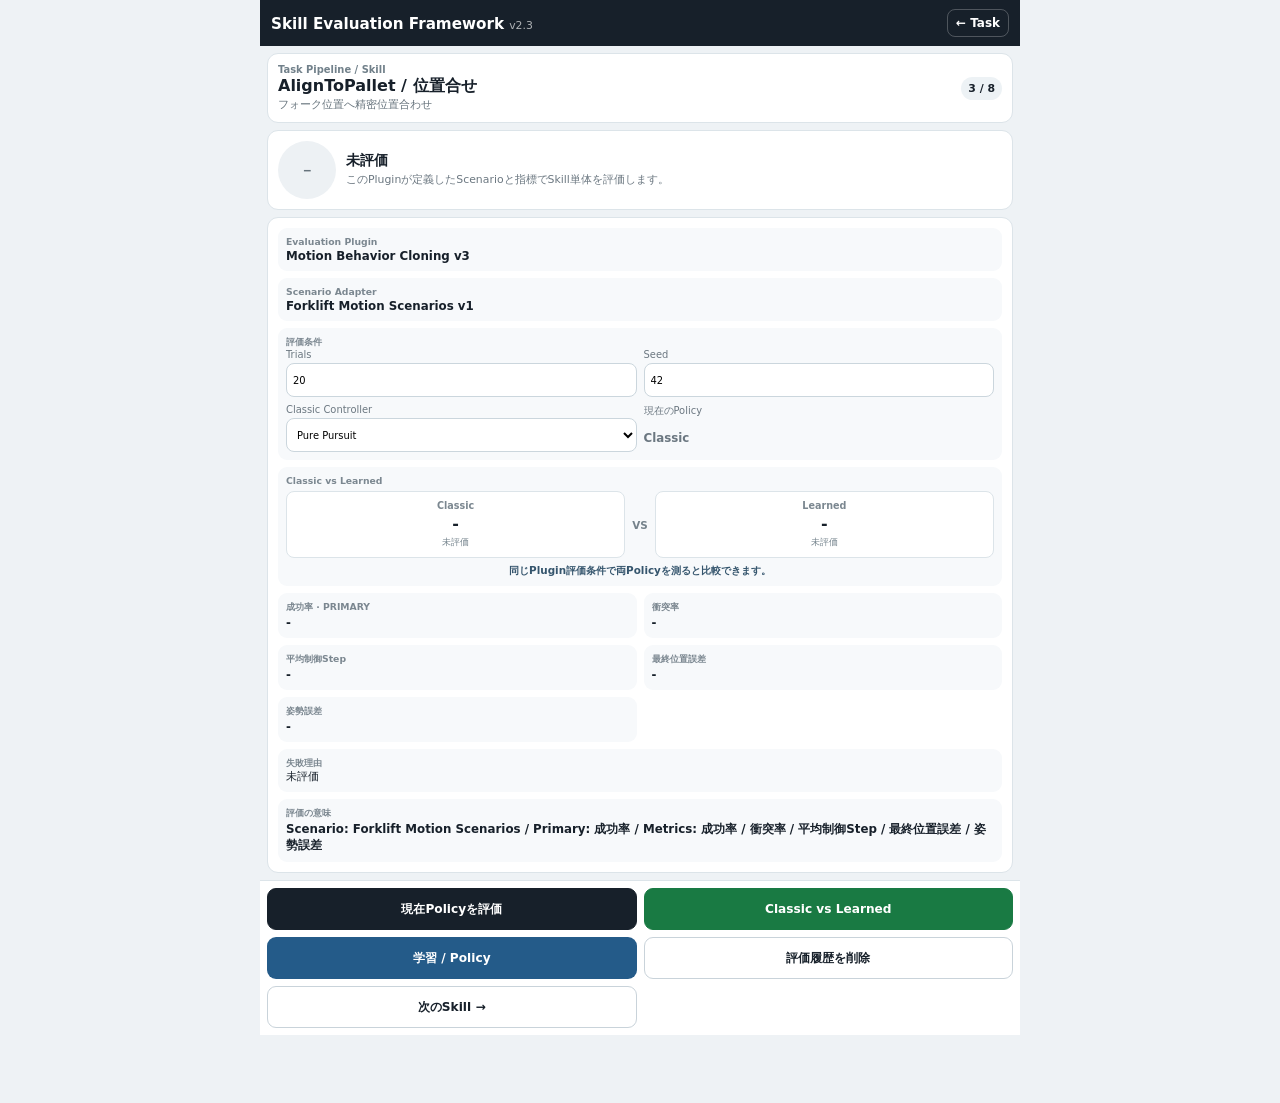
==== commit 39243df1: "chore: align evaluation UI version with framework v2.3" ====
--- a/evaluate.html
+++ b/evaluate.html
@@ -2,13 +2,13 @@
 <html lang="ja">
 <head>
 <meta charset="utf-8"><meta name="viewport" content="width=device-width,initial-scale=1,viewport-fit=cover">
-<title>Skill Evaluation Framework v2.2</title><link rel="stylesheet" href="./style.css">
+<title>Skill Evaluation Framework v2.3</title><link rel="stylesheet" href="./style.css">
 <style>
 body{min-height:100dvh;overflow:hidden;background:#eef2f5}.eval-screen{height:100dvh;display:grid;grid-template-rows:auto 1fr auto;max-width:760px;margin:auto}.eval-top{padding:9px 11px;background:#17202a;color:#fff;display:flex;align-items:center;justify-content:space-between}.eval-top strong{font-size:.95rem}.eval-top span{font-size:.68rem;opacity:.65}.back-link{color:#fff;text-decoration:none;font-weight:800;font-size:.75rem;border:1px solid rgba(255,255,255,.24);border-radius:8px;padding:6px 8px}.eval-main{min-height:0;padding:7px;display:grid;grid-template-rows:auto auto 1fr;gap:7px;overflow:hidden}.skill-focus,.score-card,.eval-grid{background:#fff;border:1px solid #dce4e9;border-radius:11px;padding:10px}.skill-focus{display:flex;justify-content:space-between;gap:8px;align-items:center}.skill-focus small{display:block;font-size:.62rem;color:#71808a;font-weight:800}.skill-focus h1{font-size:1rem;margin:1px 0}.skill-focus p{font-size:.68rem;margin:0;color:#66737c}.skill-number{font-size:.68rem;font-weight:900;background:#edf2f5;border-radius:999px;padding:5px 7px}.score-card{display:grid;grid-template-columns:auto 1fr;gap:10px;align-items:center}.score-ring{width:58px;height:58px;border-radius:50%;display:grid;place-items:center;background:#edf1f4;color:#66737c;font-size:.9rem;font-weight:900}.score-ring.good{background:#dff2e6;color:#176b3b}.score-ring.bad{background:#ffe1de;color:#a11d14}.score-card h2{font-size:.9rem;margin:0}.score-card p{font-size:.68rem;color:#6b7780;margin:3px 0}.eval-grid{min-height:0;overflow:auto;display:grid;grid-template-columns:1fr 1fr;gap:7px}.metric{background:#f7f9fb;border-radius:9px;padding:8px}.metric span{display:block;font-size:.58rem;color:#7b8790;font-weight:800}.metric strong{display:block;font-size:.74rem;margin-top:2px;overflow-wrap:anywhere}.metric.full{grid-column:1/-1}.eval-settings{display:grid;grid-template-columns:1fr 1fr;gap:7px}.eval-settings label{display:grid;gap:3px;font-size:.62rem;color:#6b7780}.eval-settings input,.eval-settings select{width:100%;min-height:34px;border:1px solid #cbd6dd;border-radius:8px;padding:6px;background:#fff}.failure-box{font-size:.66rem;white-space:pre-wrap;overflow-wrap:anywhere;margin:0}.comparison{display:grid;grid-template-columns:1fr auto 1fr;gap:7px;align-items:stretch;margin-top:5px}.compare-side{background:#fff;border:1px solid #dce4e9;border-radius:8px;padding:8px;text-align:center}.compare-side span{font-size:.6rem}.compare-side strong{font-size:1rem;margin-top:3px}.compare-side small{display:block;font-size:.58rem;color:#71808a;margin-top:3px}.compare-vs{display:grid;place-items:center;font-size:.65rem;font-weight:900;color:#75828b}.compare-delta{margin-top:6px;font-size:.65rem;font-weight:850;text-align:center;color:#35556d}.eval-actions{display:grid;grid-template-columns:1fr 1fr;gap:7px;padding:7px max(7px,env(safe-area-inset-right)) calc(7px + env(safe-area-inset-bottom)) max(7px,env(safe-area-inset-left));background:#fff;border-top:1px solid #dce4e9}.eval-actions button,.eval-actions a{min-height:42px;font-size:.76rem}.run-eval{background:#17202a;color:#fff;border-color:#17202a}.compare-btn{background:#197a43;color:#fff;border-color:#197a43}.skill-link{background:#245b89;color:#fff;text-decoration:none;border-radius:9px;display:flex;align-items:center;justify-content:center;font-weight:850}.progress{font-size:.66rem;color:#9a6700;font-weight:800}.hidden{display:none!important}@media(min-width:700px){body{overflow:auto}.eval-screen{height:auto;min-height:100dvh}.eval-main,.eval-grid{overflow:visible}}
 </style>
 </head>
 <body><div class="eval-screen">
-<header class="eval-top"><div><strong>Skill Evaluation Framework</strong> <span>v2.2</span></div><a class="back-link" href="./index.html">← Task</a></header>
+<header class="eval-top"><div><strong>Skill Evaluation Framework</strong> <span>v2.3</span></div><a class="back-link" href="./index.html">← Task</a></header>
 <main class="eval-main">
 <section class="skill-focus"><div><small>Task Pipeline / Skill</small><h1 id="skillTitle">読み込み中...</h1><p id="skillDesc"></p></div><div id="skillNumber" class="skill-number">- / 8</div></section>
 <section class="score-card"><div id="scoreRing" class="score-ring">－</div><div><h2 id="scoreTitle">未評価</h2><p id="scoreMessage">Plugin定義を読み込み中...</p><div id="progress" class="progress hidden"></div></div></section>
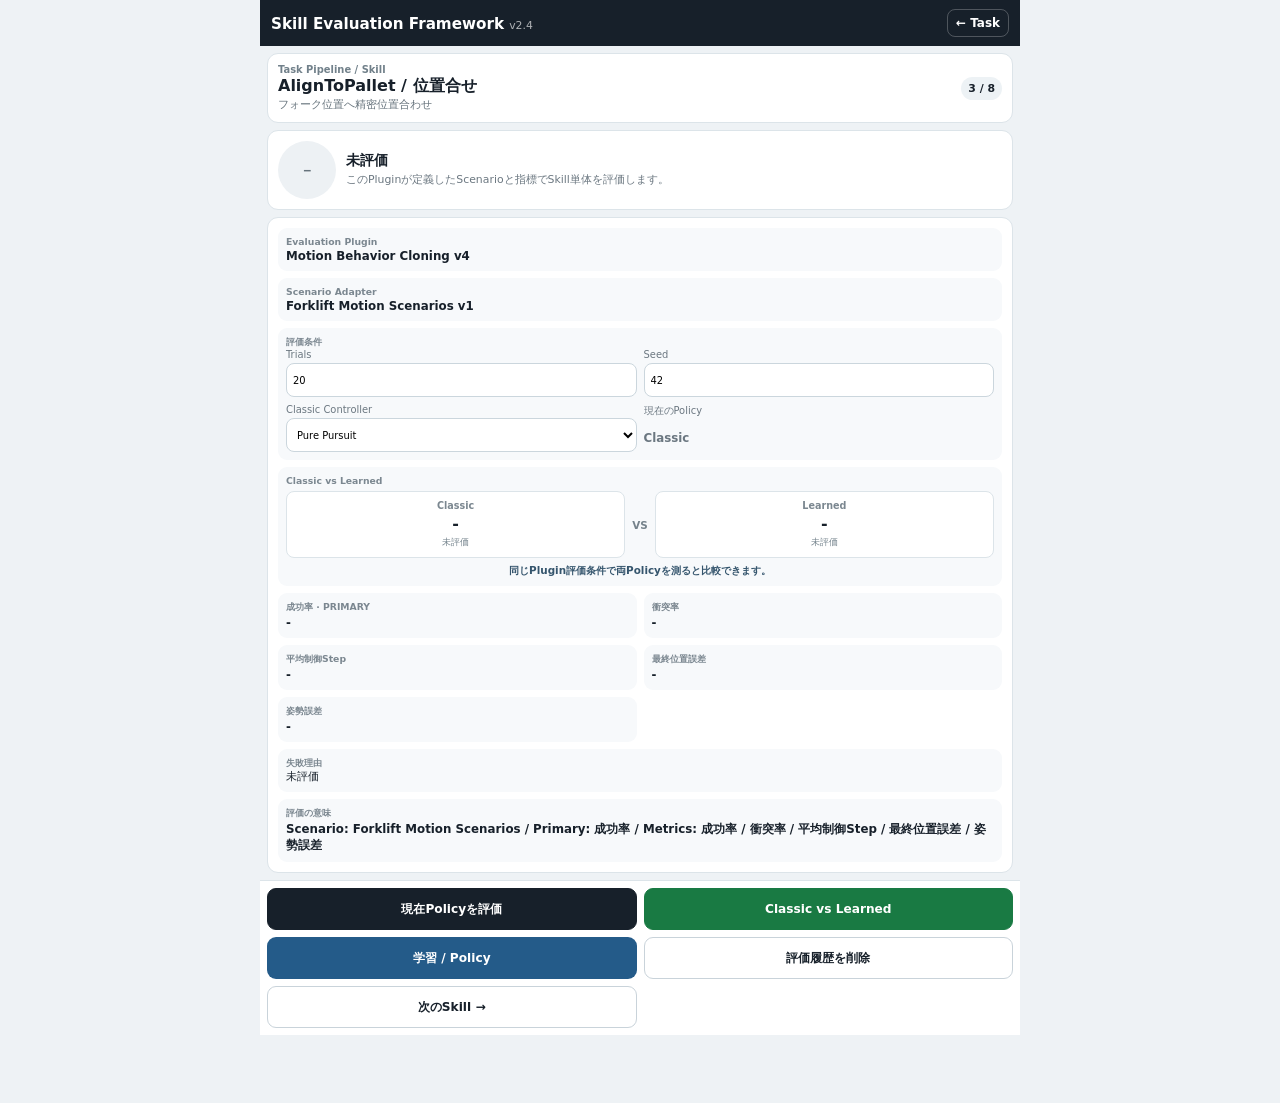
==== commit e7fccc83: "chore: align evaluation page version with framework v2.4" ====
--- a/evaluate.html
+++ b/evaluate.html
@@ -2,13 +2,13 @@
 <html lang="ja">
 <head>
 <meta charset="utf-8"><meta name="viewport" content="width=device-width,initial-scale=1,viewport-fit=cover">
-<title>Skill Evaluation Framework v2.3</title><link rel="stylesheet" href="./style.css">
+<title>Skill Evaluation Framework v2.4</title><link rel="stylesheet" href="./style.css">
 <style>
 body{min-height:100dvh;overflow:hidden;background:#eef2f5}.eval-screen{height:100dvh;display:grid;grid-template-rows:auto 1fr auto;max-width:760px;margin:auto}.eval-top{padding:9px 11px;background:#17202a;color:#fff;display:flex;align-items:center;justify-content:space-between}.eval-top strong{font-size:.95rem}.eval-top span{font-size:.68rem;opacity:.65}.back-link{color:#fff;text-decoration:none;font-weight:800;font-size:.75rem;border:1px solid rgba(255,255,255,.24);border-radius:8px;padding:6px 8px}.eval-main{min-height:0;padding:7px;display:grid;grid-template-rows:auto auto 1fr;gap:7px;overflow:hidden}.skill-focus,.score-card,.eval-grid{background:#fff;border:1px solid #dce4e9;border-radius:11px;padding:10px}.skill-focus{display:flex;justify-content:space-between;gap:8px;align-items:center}.skill-focus small{display:block;font-size:.62rem;color:#71808a;font-weight:800}.skill-focus h1{font-size:1rem;margin:1px 0}.skill-focus p{font-size:.68rem;margin:0;color:#66737c}.skill-number{font-size:.68rem;font-weight:900;background:#edf2f5;border-radius:999px;padding:5px 7px}.score-card{display:grid;grid-template-columns:auto 1fr;gap:10px;align-items:center}.score-ring{width:58px;height:58px;border-radius:50%;display:grid;place-items:center;background:#edf1f4;color:#66737c;font-size:.9rem;font-weight:900}.score-ring.good{background:#dff2e6;color:#176b3b}.score-ring.bad{background:#ffe1de;color:#a11d14}.score-card h2{font-size:.9rem;margin:0}.score-card p{font-size:.68rem;color:#6b7780;margin:3px 0}.eval-grid{min-height:0;overflow:auto;display:grid;grid-template-columns:1fr 1fr;gap:7px}.metric{background:#f7f9fb;border-radius:9px;padding:8px}.metric span{display:block;font-size:.58rem;color:#7b8790;font-weight:800}.metric strong{display:block;font-size:.74rem;margin-top:2px;overflow-wrap:anywhere}.metric.full{grid-column:1/-1}.eval-settings{display:grid;grid-template-columns:1fr 1fr;gap:7px}.eval-settings label{display:grid;gap:3px;font-size:.62rem;color:#6b7780}.eval-settings input,.eval-settings select{width:100%;min-height:34px;border:1px solid #cbd6dd;border-radius:8px;padding:6px;background:#fff}.failure-box{font-size:.66rem;white-space:pre-wrap;overflow-wrap:anywhere;margin:0}.comparison{display:grid;grid-template-columns:1fr auto 1fr;gap:7px;align-items:stretch;margin-top:5px}.compare-side{background:#fff;border:1px solid #dce4e9;border-radius:8px;padding:8px;text-align:center}.compare-side span{font-size:.6rem}.compare-side strong{font-size:1rem;margin-top:3px}.compare-side small{display:block;font-size:.58rem;color:#71808a;margin-top:3px}.compare-vs{display:grid;place-items:center;font-size:.65rem;font-weight:900;color:#75828b}.compare-delta{margin-top:6px;font-size:.65rem;font-weight:850;text-align:center;color:#35556d}.eval-actions{display:grid;grid-template-columns:1fr 1fr;gap:7px;padding:7px max(7px,env(safe-area-inset-right)) calc(7px + env(safe-area-inset-bottom)) max(7px,env(safe-area-inset-left));background:#fff;border-top:1px solid #dce4e9}.eval-actions button,.eval-actions a{min-height:42px;font-size:.76rem}.run-eval{background:#17202a;color:#fff;border-color:#17202a}.compare-btn{background:#197a43;color:#fff;border-color:#197a43}.skill-link{background:#245b89;color:#fff;text-decoration:none;border-radius:9px;display:flex;align-items:center;justify-content:center;font-weight:850}.progress{font-size:.66rem;color:#9a6700;font-weight:800}.hidden{display:none!important}@media(min-width:700px){body{overflow:auto}.eval-screen{height:auto;min-height:100dvh}.eval-main,.eval-grid{overflow:visible}}
 </style>
 </head>
 <body><div class="eval-screen">
-<header class="eval-top"><div><strong>Skill Evaluation Framework</strong> <span>v2.3</span></div><a class="back-link" href="./index.html">← Task</a></header>
+<header class="eval-top"><div><strong>Skill Evaluation Framework</strong> <span>v2.4</span></div><a class="back-link" href="./index.html">← Task</a></header>
 <main class="eval-main">
 <section class="skill-focus"><div><small>Task Pipeline / Skill</small><h1 id="skillTitle">読み込み中...</h1><p id="skillDesc"></p></div><div id="skillNumber" class="skill-number">- / 8</div></section>
 <section class="score-card"><div id="scoreRing" class="score-ring">－</div><div><h2 id="scoreTitle">未評価</h2><p id="scoreMessage">Plugin定義を読み込み中...</p><div id="progress" class="progress hidden"></div></div></section>
--- a/style.css
+++ b/style.css
@@ -1,3 +1,3 @@
-:root{font-family:Inter,system-ui,-apple-system,BlinkMacSystemFont,"Segoe UI",sans-serif;color:#17202a;background:#eef2f5;--ink:#17202a;--muted:#6b7780;--line:#dce4e9;--soft:#f7f9fb;--ok:#197a43;--ok-bg:#eaf7ef;--warn:#9a6700;--warn-bg:#fff7df;--bad:#b42318;--bad-bg:#fff0ee;--blue:#245b89}*{box-sizing:border-box}html,body{margin:0;min-height:100%;background:#eef2f5}button,input,select{font:inherit}button{border:1px solid #c9d3da;background:#fff;color:var(--ink);border-radius:9px;padding:8px 10px;font-weight:750;cursor:pointer}button.primary,.sheet-primary-link{background:var(--ink);color:#fff;border-color:var(--ink)}.copy-btn{border-color:#9fb6c7;color:#244e6d;background:#f7fbfe}.hidden{display:none!important}.runtime-hidden{display:none}.mobile-header{height:48px;background:#17202a;color:#fff;padding:0 12px;display:flex;align-items:center;justify-content:space-between;gap:8px}.mobile-header>div:first-child{display:flex;align-items:baseline;gap:7px;min-width:0}.mobile-header strong{font-size:1rem;white-space:nowrap}.mobile-header span{font-size:.68rem;opacity:.62}.status-badge{display:inline-flex;padding:6px 10px;border-radius:999px;font-weight:900;font-size:.76rem;white-space:nowrap}.status-badge.idle{background:#edf1f4;color:#5e6a72}.status-badge.running,.status-badge.ready,.status-badge.recovering{background:var(--warn-bg);color:var(--warn)}.status-badge.done{background:var(--ok-bg);color:var(--ok)}.status-badge.failed,.status-badge.invalid,.status-badge.aborted{background:var(--bad-bg);color:var(--bad)}.mobile-dashboard{max-width:900px;margin:auto;padding:8px;display:grid;gap:8px;grid-template-columns:1fr;grid-template-rows:auto auto auto 1fr}.task-strip,.result-strip,.pipeline-panel,.sim-panel{background:#fff;border:1px solid var(--line);border-radius:12px;box-shadow:0 2px 9px rgba(15,23,42,.035)}.task-strip{padding:8px;display:grid;grid-template-columns:minmax(0,1fr) auto auto;gap:7px;align-items:center}.task-strip input{min-width:0;width:100%;height:40px;border:1px solid #cbd6dd;border-radius:9px;padding:0 10px;color:var(--ink);background:#fff}.run-button{min-width:76px;height:40px}.icon-button{width:40px;height:40px;font-size:1.1rem}.result-strip{padding:7px 9px;display:flex;align-items:center;justify-content:space-between;gap:8px;min-height:44px}.result-main{min-width:0;display:flex;align-items:center;gap:8px;overflow:hidden}.result-main>strong{font-size:.76rem;white-space:nowrap;overflow:hidden;text-overflow:ellipsis}.failure-inline{font-size:.72rem;color:var(--bad);white-space:nowrap;overflow:hidden;text-overflow:ellipsis}.failure-inline code{font-size:.7rem}.compact{padding:6px 8px;font-size:.7rem;white-space:nowrap}.pipeline-panel{padding:8px}.pipeline-head{display:flex;align-items:center;justify-content:space-between;gap:8px;margin-bottom:6px}.pipeline-head>div{display:flex;align-items:center;gap:7px;min-width:0}.pipeline-head strong{font-size:.78rem}.pipeline-head>div span{font-size:.68rem;color:#75828b;white-space:nowrap;overflow:hidden;text-overflow:ellipsis}.learned-summary{font-size:.62rem!important;font-weight:850;color:#35556d!important;background:#eef5fa;border-radius:999px;padding:4px 7px;white-space:nowrap}.task-pipeline{display:grid;grid-template-columns:repeat(4,minmax(0,1fr));gap:5px}.pipeline-skill{position:relative;border:1px solid #dce4e9;border-radius:9px;padding:6px;min-width:0;background:#fff}.pipeline-skill.current{border-color:#d5a623;background:#fffaf0}.pipeline-skill.success{border-color:#9ed4b2;background:#f4fbf6}.pipeline-skill.failed{border-color:#efafa8;background:#fff6f5}.skill-order{display:none}.skill-main{min-width:0}.skill-main strong{display:block;font-size:.69rem;line-height:1.08;white-space:nowrap;overflow:hidden;text-overflow:ellipsis}.skill-desc{display:none}.skill-meta{margin-top:4px;display:flex;gap:3px;min-width:0}.skill-meta span{font-size:.52rem;background:#eef2f5;border-radius:999px;padding:2px 4px;color:#53636e;white-space:nowrap;overflow:hidden;text-overflow:ellipsis}.skill-meta span:nth-child(2){display:none}.skill-side{display:flex;align-items:center;justify-content:space-between;gap:3px;margin-top:4px}.pipeline-status{font-size:.54rem;font-weight:900;border-radius:999px;padding:2px 4px;background:#edf1f4;color:#66737c;white-space:nowrap}.pipeline-status.current{background:#fff0b8;color:#815c00}.pipeline-status.success{background:#dff2e6;color:#176b3b}.pipeline-status.failed{background:#ffe1de;color:#a11d14}.skill-learn-link{font-size:.53rem;font-weight:850;color:#245b89;text-decoration:none;white-space:nowrap}.sim-panel{padding:6px;min-height:0;display:flex;align-items:center;justify-content:center;overflow:hidden}.sim-panel canvas{display:block;max-width:100%;max-height:100%;width:100%;height:auto;aspect-ratio:900/560;background:#f8fafb;border:1px solid #d7dfe4;border-radius:9px;touch-action:none}.bottom-nav{position:fixed;left:0;right:0;bottom:0;z-index:30;height:58px;padding:5px 8px calc(5px + env(safe-area-inset-bottom));background:rgba(255,255,255,.96);border-top:1px solid #d9e1e6;display:grid;grid-template-columns:repeat(3,1fr);gap:6px;backdrop-filter:blur(12px)}.bottom-nav button{border:0;background:#f4f7f9;border-radius:10px;display:grid;place-items:center;padding:4px}.bottom-nav span{font-size:.75rem;font-weight:850}.bottom-nav small{font-size:.58rem;color:#7a8790}.bottom-sheet{width:min(680px,100%);max-width:none;margin:auto 0 0 0;border:0;border-radius:18px 18px 0 0;padding:0;background:#fff;color:var(--ink);max-height:82dvh;box-shadow:0 -12px 35px rgba(0,0,0,.18)}.bottom-sheet::backdrop{background:rgba(20,28,34,.42)}.sheet-head{position:sticky;top:0;z-index:2;background:#fff;border-bottom:1px solid #e6ecef;padding:12px 14px;display:flex;align-items:center;justify-content:space-between;gap:10px}.sheet-head small{display:block;font-size:.67rem;color:#7a8790}.sheet-head h2{font-size:1rem;margin:2px 0 0}.sheet-head>button{width:36px;height:36px;border-radius:50%;font-size:1.15rem}.sheet-body{padding:14px}.sheet-body p{color:var(--muted);font-size:.8rem}.sheet-primary-link{display:flex;align-items:center;justify-content:center;text-decoration:none;border-radius:10px;padding:11px 13px;font-weight:850;margin-top:12px}.model-state{display:flex;align-items:center;justify-content:space-between;gap:10px;padding:10px 0;border-top:1px solid #edf1f4}.model-state span{font-size:.74rem;color:#77848c}.model-state strong{font-size:.8rem}.sheet-note{margin-bottom:0}.sheet-actions,.manual-controls{display:flex;flex-wrap:wrap;gap:7px;margin:8px 0}.log-sheet-body{padding-top:8px}.log{height:52dvh;overflow:auto;background:#111820;color:#d9e2e8;border-radius:10px;padding:10px;font-family:ui-monospace,SFMono-Regular,Menlo,monospace;font-size:.72rem}.log-line{padding:4px 0;border-bottom:1px solid rgba(255,255,255,.05);overflow-wrap:anywhere}.log-line .time{color:#758695}.log-line.planner{color:#9ad0ff}.log-line.skill{color:#ffd48c}.log-line.success{color:#9de39d}.log-line.error{color:#ff9d9d}.settings-scroll{overflow:auto;max-height:calc(82dvh - 60px)}.settings-scroll>details{border-bottom:1px solid #edf1f4;padding:9px 0}.settings-scroll summary{font-size:.88rem;font-weight:850;cursor:pointer}.form-grid{display:grid;grid-template-columns:1fr 1fr;gap:8px;margin-top:9px}.form-grid label{display:grid;gap:3px;font-size:.72rem;color:#66727c}.form-grid input,.form-grid select{width:100%;border:1px solid #cbd6dd;border-radius:8px;padding:8px;min-height:36px;background:#fff}.toggle-list{display:grid;gap:7px;margin-top:8px;font-size:.8rem}.nested-details{margin-top:8px}.data-box{white-space:pre-wrap;overflow-wrap:anywhere;background:#f7f9fa;border:1px solid #edf1f4;border-radius:8px;padding:9px;font-size:.7rem;line-height:1.4;max-height:260px;overflow:auto}.data-box.small{max-height:180px}.skill-queue{display:grid;gap:6px}.skill-item{border:1px solid #dce3e8;border-radius:8px;padding:7px;font-size:.72rem}.toast{position:fixed;left:50%;bottom:70px;transform:translate(-50%,16px);background:#17202a;color:#fff;border-radius:999px;padding:9px 14px;font-size:.75rem;font-weight:750;opacity:0;pointer-events:none;transition:.18s;z-index:100}.toast.show{opacity:1;transform:translate(-50%,0)}
+:root{font-family:Inter,system-ui,-apple-system,BlinkMacSystemFont,"Segoe UI",sans-serif;color:#17202a;background:#eef2f5;--ink:#17202a;--muted:#6b7780;--line:#dce4e9;--soft:#f7f9fb;--ok:#197a43;--ok-bg:#eaf7ef;--warn:#9a6700;--warn-bg:#fff7df;--bad:#b42318;--bad-bg:#fff0ee;--blue:#245b89}*{box-sizing:border-box}html,body{margin:0;min-height:100%;background:#eef2f5}button,input,select{font:inherit}button{border:1px solid #c9d3da;background:#fff;color:var(--ink);border-radius:9px;padding:8px 10px;font-weight:750;cursor:pointer}button.primary,.sheet-primary-link{background:var(--ink);color:#fff;border-color:var(--ink)}.copy-btn{border-color:#9fb6c7;color:#244e6d;background:#f7fbfe}.hidden{display:none!important}.runtime-hidden{display:none}.mobile-header{height:48px;background:#17202a;color:#fff;padding:0 12px;display:flex;align-items:center;justify-content:space-between;gap:8px}.mobile-header>div:first-child{display:flex;align-items:baseline;gap:7px;min-width:0}.mobile-header strong{font-size:1rem;white-space:nowrap}.mobile-header span{font-size:.68rem;opacity:.62}.status-badge{display:inline-flex;padding:6px 10px;border-radius:999px;font-weight:900;font-size:.76rem;white-space:nowrap}.status-badge.idle{background:#edf1f4;color:#5e6a72}.status-badge.running,.status-badge.ready,.status-badge.recovering{background:var(--warn-bg);color:var(--warn)}.status-badge.done{background:var(--ok-bg);color:var(--ok)}.status-badge.failed,.status-badge.invalid,.status-badge.aborted{background:var(--bad-bg);color:var(--bad)}.mobile-dashboard{max-width:900px;margin:auto;padding:8px;display:grid;gap:8px;grid-template-columns:1fr;grid-template-rows:auto auto auto 1fr}.task-strip,.result-strip,.pipeline-panel,.sim-panel{background:#fff;border:1px solid var(--line);border-radius:12px;box-shadow:0 2px 9px rgba(15,23,42,.035)}.task-strip{padding:8px;display:grid;grid-template-columns:minmax(0,1fr) auto auto;gap:7px;align-items:center}.task-strip input{min-width:0;width:100%;height:40px;border:1px solid #cbd6dd;border-radius:9px;padding:0 10px;color:var(--ink);background:#fff}.run-button{min-width:76px;height:40px}.icon-button{width:40px;height:40px;font-size:1.1rem}.result-strip{padding:7px 9px;display:flex;align-items:center;justify-content:space-between;gap:8px;min-height:44px}.result-main{min-width:0;display:flex;align-items:center;gap:8px;overflow:hidden}.result-main>strong{font-size:.76rem;white-space:nowrap;overflow:hidden;text-overflow:ellipsis}.failure-inline{font-size:.72rem;color:var(--bad);white-space:nowrap;overflow:hidden;text-overflow:ellipsis}.failure-inline code{font-size:.7rem}.compact{padding:6px 8px;font-size:.7rem;white-space:nowrap}.pipeline-panel{padding:8px}.pipeline-head{display:flex;align-items:center;justify-content:space-between;gap:8px;margin-bottom:6px}.pipeline-head>div{display:flex;align-items:center;gap:7px;min-width:0}.pipeline-head strong{font-size:.78rem}.pipeline-head>div span{font-size:.68rem;color:#75828b;white-space:nowrap;overflow:hidden;text-overflow:ellipsis}.learned-summary{font-size:.62rem!important;font-weight:850;color:#35556d!important;background:#eef5fa;border-radius:999px;padding:4px 7px;white-space:nowrap}.task-pipeline{display:grid;grid-template-columns:repeat(4,minmax(0,1fr));gap:5px}.pipeline-skill{position:relative;border:1px solid #dce4e9;border-radius:9px;padding:6px;min-width:0;background:#fff}.pipeline-skill.current{border-color:#d5a623;background:#fffaf0}.pipeline-skill.success{border-color:#9ed4b2;background:#f4fbf6}.pipeline-skill.failed{border-color:#efafa8;background:#fff6f5}.skill-order{display:none}.skill-main{min-width:0}.skill-main strong{display:block;font-size:.69rem;line-height:1.08;white-space:nowrap;overflow:hidden;text-overflow:ellipsis}.skill-desc{display:none}.skill-meta{margin-top:4px;display:flex;gap:3px;min-width:0}.skill-meta span{font-size:.52rem;background:#eef2f5;border-radius:999px;padding:2px 4px;color:#53636e;white-space:nowrap;overflow:hidden;text-overflow:ellipsis}.skill-meta span:nth-child(2){display:none}.skill-side{display:flex;align-items:center;justify-content:space-between;gap:3px;margin-top:4px}.pipeline-status{font-size:.54rem;font-weight:900;border-radius:999px;padding:2px 4px;background:#edf1f4;color:#66737c;white-space:nowrap}.pipeline-status.current{background:#fff0b8;color:#815c00}.pipeline-status.success{background:#dff2e6;color:#176b3b}.pipeline-status.failed{background:#ffe1de;color:#a11d14}.skill-learn-link{font-size:.53rem;font-weight:850;color:#245b89;text-decoration:none;white-space:nowrap}.sim-panel{padding:6px;min-height:0;display:flex;align-items:center;justify-content:center;overflow:hidden}.sim-panel canvas{display:block;max-width:100%;max-height:100%;width:100%;height:auto;aspect-ratio:900/560;background:#f8fafb;border:1px solid #d7dfe4;border-radius:9px;touch-action:none}.bottom-nav{position:fixed;left:0;right:0;bottom:0;z-index:30;height:58px;padding:5px 8px calc(5px + env(safe-area-inset-bottom));background:rgba(255,255,255,.96);border-top:1px solid #d9e1e6;display:grid;grid-template-columns:repeat(3,1fr);gap:6px;backdrop-filter:blur(12px)}.bottom-nav button{border:0;background:#f4f7f9;border-radius:10px;display:grid;place-items:center;padding:4px}.bottom-nav span{font-size:.75rem;font-weight:850}.bottom-nav small{font-size:.58rem;color:#7a8790}.bottom-sheet{width:min(680px,100%);max-width:none;margin:auto 0 0 0;border:0;border-radius:18px 18px 0 0;padding:0;background:#fff;color:var(--ink);max-height:82dvh;box-shadow:0 -12px 35px rgba(0,0,0,.18)}.bottom-sheet::backdrop{background:rgba(20,28,34,.42)}.sheet-head{position:sticky;top:0;z-index:2;background:#fff;border-bottom:1px solid #e6ecef;padding:12px 14px;display:flex;align-items:center;justify-content:space-between;gap:10px}.sheet-head small{display:block;font-size:.67rem;color:#7a8790}.sheet-head h2{font-size:1rem;margin:2px 0 0}.sheet-head>button{width:36px;height:36px;border-radius:50%;font-size:1.15rem}.sheet-body{padding:14px}.sheet-body p{color:var(--muted);font-size:.8rem}.sheet-primary-link{display:flex;align-items:center;justify-content:center;text-decoration:none;border-radius:10px;padding:11px 13px;font-weight:850;margin-top:12px}.model-state{display:flex;align-items:center;justify-content:space-between;gap:10px;padding:10px 0;border-top:1px solid #edf1f4}.model-state span{font-size:.74rem;color:#77848c}.model-state strong{font-size:.8rem}.sheet-note{margin-bottom:0}.sheet-actions,.manual-controls{display:flex;flex-wrap:wrap;gap:7px;margin:8px 0}.manual-controls button{touch-action:none;user-select:none;-webkit-user-select:none;min-width:76px}.manual-controls button.manual-active{background:#17202a;color:#fff;border-color:#17202a;transform:translateY(1px)}.demo-record-state{font-size:.72rem;font-weight:800;color:#53636e;background:#f7f9fb;border:1px solid #e4eaee;border-radius:8px;padding:8px;margin-top:8px}.demo-record-state.recording{background:#fff0ee;border-color:#efb1aa;color:#a11d14}.demo-replace-label>span:last-child{display:flex;align-items:center;gap:6px;min-height:36px}.demo-replace-label input{width:auto;min-height:auto}.log-sheet-body{padding-top:8px}.log{height:52dvh;overflow:auto;background:#111820;color:#d9e2e8;border-radius:10px;padding:10px;font-family:ui-monospace,SFMono-Regular,Menlo,monospace;font-size:.72rem}.log-line{padding:4px 0;border-bottom:1px solid rgba(255,255,255,.05);overflow-wrap:anywhere}.log-line .time{color:#758695}.log-line.planner{color:#9ad0ff}.log-line.skill{color:#ffd48c}.log-line.success{color:#9de39d}.log-line.error{color:#ff9d9d}.settings-scroll{overflow:auto;max-height:calc(82dvh - 60px)}.settings-scroll>details{border-bottom:1px solid #edf1f4;padding:9px 0}.settings-scroll summary{font-size:.88rem;font-weight:850;cursor:pointer}.form-grid{display:grid;grid-template-columns:1fr 1fr;gap:8px;margin-top:9px}.form-grid label{display:grid;gap:3px;font-size:.72rem;color:#66727c}.form-grid input,.form-grid select{width:100%;border:1px solid #cbd6dd;border-radius:8px;padding:8px;min-height:36px;background:#fff}.toggle-list{display:grid;gap:7px;margin-top:8px;font-size:.8rem}.nested-details{margin-top:8px}.data-box{white-space:pre-wrap;overflow-wrap:anywhere;background:#f7f9fa;border:1px solid #edf1f4;border-radius:8px;padding:9px;font-size:.7rem;line-height:1.4;max-height:260px;overflow:auto}.data-box.small{max-height:180px}.skill-queue{display:grid;gap:6px}.skill-item{border:1px solid #dce3e8;border-radius:8px;padding:7px;font-size:.72rem}.toast{position:fixed;left:50%;bottom:70px;transform:translate(-50%,16px);background:#17202a;color:#fff;border-radius:999px;padding:9px 14px;font-size:.75rem;font-weight:750;opacity:0;pointer-events:none;transition:.18s;z-index:100}.toast.show{opacity:1;transform:translate(-50%,0)}
 @media(max-width:760px){html,body{height:100%;overflow:hidden}.mobile-dashboard{height:calc(100dvh - 48px - 58px - env(safe-area-inset-bottom));padding:6px;gap:6px;grid-template-rows:48px 38px 126px minmax(0,1fr)}.task-strip,.result-strip,.pipeline-panel,.sim-panel{border-radius:10px}.task-strip{padding:4px 6px}.task-strip input{height:38px;font-size:.78rem}.run-button,.icon-button{height:38px}.result-strip{padding:4px 7px;min-height:38px}.result-main>strong{font-size:.68rem}.compact{font-size:.63rem;padding:5px 7px}.pipeline-panel{padding:6px}.pipeline-head{margin-bottom:4px}.pipeline-head strong{font-size:.72rem}.pipeline-head>div span{font-size:.6rem}.task-pipeline{gap:4px}.pipeline-skill{padding:5px}.skill-main strong{font-size:.62rem}.skill-meta{margin-top:3px}.skill-meta span{font-size:.48rem}.skill-side{margin-top:3px}.pipeline-status,.skill-learn-link{font-size:.48rem}.sim-panel{padding:4px}.bottom-sheet{width:100%}}
 @media(min-width:761px){body{padding-bottom:68px}.mobile-dashboard{grid-template-columns:1fr 1fr;grid-template-areas:"task result" "pipe pipe" "sim sim";grid-template-rows:auto auto minmax(360px,1fr)}.task-strip{grid-area:task}.result-strip{grid-area:result}.pipeline-panel{grid-area:pipe}.sim-panel{grid-area:sim}.bottom-nav{left:50%;right:auto;transform:translateX(-50%);width:min(520px,100%);border:1px solid #d9e1e6;border-bottom:0;border-radius:14px 14px 0 0}.task-pipeline{grid-template-columns:repeat(8,minmax(0,1fr))}}
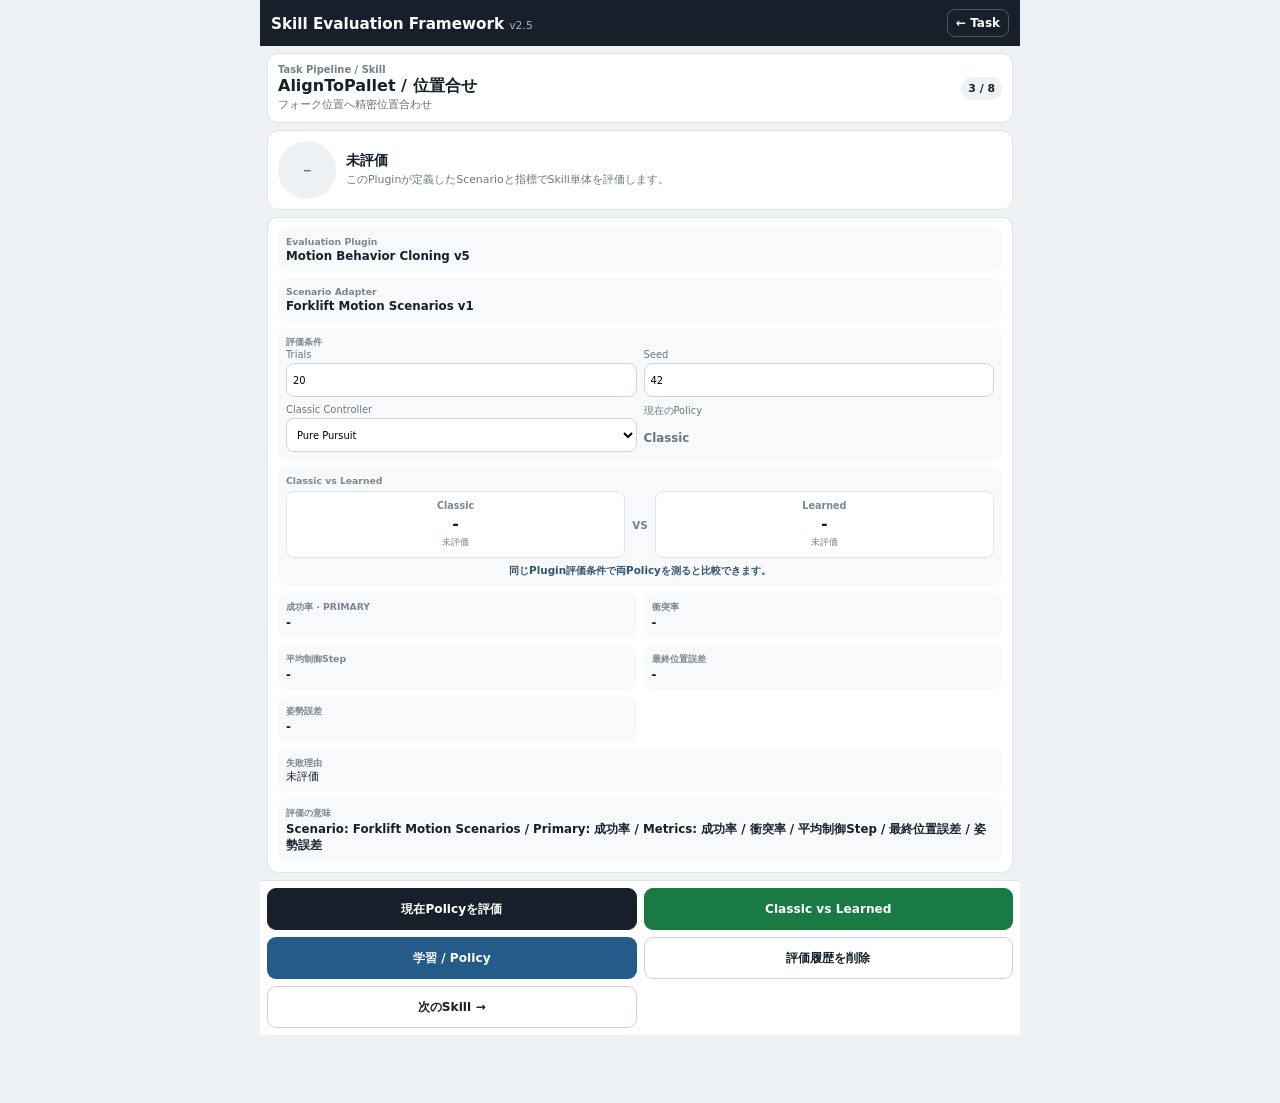
==== commit 3979e281: "Bump evaluation framework version to v2.5" ====
--- a/evaluate.html
+++ b/evaluate.html
@@ -2,13 +2,13 @@
 <html lang="ja">
 <head>
 <meta charset="utf-8"><meta name="viewport" content="width=device-width,initial-scale=1,viewport-fit=cover">
-<title>Skill Evaluation Framework v2.4</title><link rel="stylesheet" href="./style.css">
+<title>Skill Evaluation Framework v2.5</title><link rel="stylesheet" href="./style.css">
 <style>
 body{min-height:100dvh;overflow:hidden;background:#eef2f5}.eval-screen{height:100dvh;display:grid;grid-template-rows:auto 1fr auto;max-width:760px;margin:auto}.eval-top{padding:9px 11px;background:#17202a;color:#fff;display:flex;align-items:center;justify-content:space-between}.eval-top strong{font-size:.95rem}.eval-top span{font-size:.68rem;opacity:.65}.back-link{color:#fff;text-decoration:none;font-weight:800;font-size:.75rem;border:1px solid rgba(255,255,255,.24);border-radius:8px;padding:6px 8px}.eval-main{min-height:0;padding:7px;display:grid;grid-template-rows:auto auto 1fr;gap:7px;overflow:hidden}.skill-focus,.score-card,.eval-grid{background:#fff;border:1px solid #dce4e9;border-radius:11px;padding:10px}.skill-focus{display:flex;justify-content:space-between;gap:8px;align-items:center}.skill-focus small{display:block;font-size:.62rem;color:#71808a;font-weight:800}.skill-focus h1{font-size:1rem;margin:1px 0}.skill-focus p{font-size:.68rem;margin:0;color:#66737c}.skill-number{font-size:.68rem;font-weight:900;background:#edf2f5;border-radius:999px;padding:5px 7px}.score-card{display:grid;grid-template-columns:auto 1fr;gap:10px;align-items:center}.score-ring{width:58px;height:58px;border-radius:50%;display:grid;place-items:center;background:#edf1f4;color:#66737c;font-size:.9rem;font-weight:900}.score-ring.good{background:#dff2e6;color:#176b3b}.score-ring.bad{background:#ffe1de;color:#a11d14}.score-card h2{font-size:.9rem;margin:0}.score-card p{font-size:.68rem;color:#6b7780;margin:3px 0}.eval-grid{min-height:0;overflow:auto;display:grid;grid-template-columns:1fr 1fr;gap:7px}.metric{background:#f7f9fb;border-radius:9px;padding:8px}.metric span{display:block;font-size:.58rem;color:#7b8790;font-weight:800}.metric strong{display:block;font-size:.74rem;margin-top:2px;overflow-wrap:anywhere}.metric.full{grid-column:1/-1}.eval-settings{display:grid;grid-template-columns:1fr 1fr;gap:7px}.eval-settings label{display:grid;gap:3px;font-size:.62rem;color:#6b7780}.eval-settings input,.eval-settings select{width:100%;min-height:34px;border:1px solid #cbd6dd;border-radius:8px;padding:6px;background:#fff}.failure-box{font-size:.66rem;white-space:pre-wrap;overflow-wrap:anywhere;margin:0}.comparison{display:grid;grid-template-columns:1fr auto 1fr;gap:7px;align-items:stretch;margin-top:5px}.compare-side{background:#fff;border:1px solid #dce4e9;border-radius:8px;padding:8px;text-align:center}.compare-side span{font-size:.6rem}.compare-side strong{font-size:1rem;margin-top:3px}.compare-side small{display:block;font-size:.58rem;color:#71808a;margin-top:3px}.compare-vs{display:grid;place-items:center;font-size:.65rem;font-weight:900;color:#75828b}.compare-delta{margin-top:6px;font-size:.65rem;font-weight:850;text-align:center;color:#35556d}.eval-actions{display:grid;grid-template-columns:1fr 1fr;gap:7px;padding:7px max(7px,env(safe-area-inset-right)) calc(7px + env(safe-area-inset-bottom)) max(7px,env(safe-area-inset-left));background:#fff;border-top:1px solid #dce4e9}.eval-actions button,.eval-actions a{min-height:42px;font-size:.76rem}.run-eval{background:#17202a;color:#fff;border-color:#17202a}.compare-btn{background:#197a43;color:#fff;border-color:#197a43}.skill-link{background:#245b89;color:#fff;text-decoration:none;border-radius:9px;display:flex;align-items:center;justify-content:center;font-weight:850}.progress{font-size:.66rem;color:#9a6700;font-weight:800}.hidden{display:none!important}@media(min-width:700px){body{overflow:auto}.eval-screen{height:auto;min-height:100dvh}.eval-main,.eval-grid{overflow:visible}}
 </style>
 </head>
 <body><div class="eval-screen">
-<header class="eval-top"><div><strong>Skill Evaluation Framework</strong> <span>v2.4</span></div><a class="back-link" href="./index.html">← Task</a></header>
+<header class="eval-top"><div><strong>Skill Evaluation Framework</strong> <span>v2.5</span></div><a class="back-link" href="./index.html">← Task</a></header>
 <main class="eval-main">
 <section class="skill-focus"><div><small>Task Pipeline / Skill</small><h1 id="skillTitle">読み込み中...</h1><p id="skillDesc"></p></div><div id="skillNumber" class="skill-number">- / 8</div></section>
 <section class="score-card"><div id="scoreRing" class="score-ring">－</div><div><h2 id="scoreTitle">未評価</h2><p id="scoreMessage">Plugin定義を読み込み中...</p><div id="progress" class="progress hidden"></div></div></section>
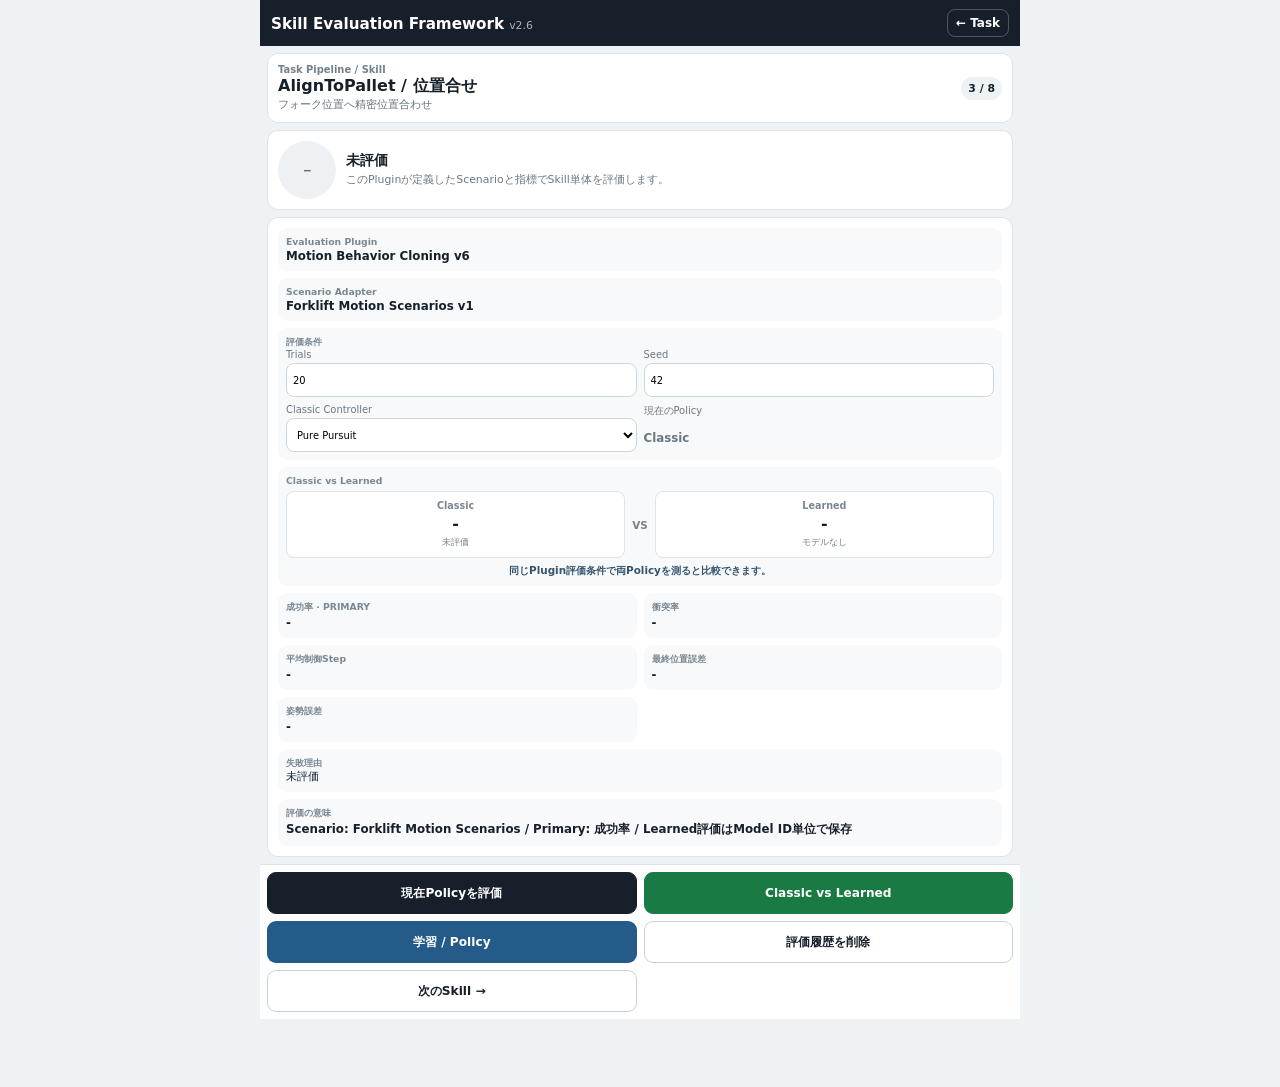
==== commit a09f5afb: "Update evaluation UI version for model-aware rollout" ====
--- a/evaluate.html
+++ b/evaluate.html
@@ -2,13 +2,13 @@
 <html lang="ja">
 <head>
 <meta charset="utf-8"><meta name="viewport" content="width=device-width,initial-scale=1,viewport-fit=cover">
-<title>Skill Evaluation Framework v2.5</title><link rel="stylesheet" href="./style.css">
+<title>Skill Evaluation Framework v2.6</title><link rel="stylesheet" href="./style.css">
 <style>
 body{min-height:100dvh;overflow:hidden;background:#eef2f5}.eval-screen{height:100dvh;display:grid;grid-template-rows:auto 1fr auto;max-width:760px;margin:auto}.eval-top{padding:9px 11px;background:#17202a;color:#fff;display:flex;align-items:center;justify-content:space-between}.eval-top strong{font-size:.95rem}.eval-top span{font-size:.68rem;opacity:.65}.back-link{color:#fff;text-decoration:none;font-weight:800;font-size:.75rem;border:1px solid rgba(255,255,255,.24);border-radius:8px;padding:6px 8px}.eval-main{min-height:0;padding:7px;display:grid;grid-template-rows:auto auto 1fr;gap:7px;overflow:hidden}.skill-focus,.score-card,.eval-grid{background:#fff;border:1px solid #dce4e9;border-radius:11px;padding:10px}.skill-focus{display:flex;justify-content:space-between;gap:8px;align-items:center}.skill-focus small{display:block;font-size:.62rem;color:#71808a;font-weight:800}.skill-focus h1{font-size:1rem;margin:1px 0}.skill-focus p{font-size:.68rem;margin:0;color:#66737c}.skill-number{font-size:.68rem;font-weight:900;background:#edf2f5;border-radius:999px;padding:5px 7px}.score-card{display:grid;grid-template-columns:auto 1fr;gap:10px;align-items:center}.score-ring{width:58px;height:58px;border-radius:50%;display:grid;place-items:center;background:#edf1f4;color:#66737c;font-size:.9rem;font-weight:900}.score-ring.good{background:#dff2e6;color:#176b3b}.score-ring.bad{background:#ffe1de;color:#a11d14}.score-card h2{font-size:.9rem;margin:0}.score-card p{font-size:.68rem;color:#6b7780;margin:3px 0}.eval-grid{min-height:0;overflow:auto;display:grid;grid-template-columns:1fr 1fr;gap:7px}.metric{background:#f7f9fb;border-radius:9px;padding:8px}.metric span{display:block;font-size:.58rem;color:#7b8790;font-weight:800}.metric strong{display:block;font-size:.74rem;margin-top:2px;overflow-wrap:anywhere}.metric.full{grid-column:1/-1}.eval-settings{display:grid;grid-template-columns:1fr 1fr;gap:7px}.eval-settings label{display:grid;gap:3px;font-size:.62rem;color:#6b7780}.eval-settings input,.eval-settings select{width:100%;min-height:34px;border:1px solid #cbd6dd;border-radius:8px;padding:6px;background:#fff}.failure-box{font-size:.66rem;white-space:pre-wrap;overflow-wrap:anywhere;margin:0}.comparison{display:grid;grid-template-columns:1fr auto 1fr;gap:7px;align-items:stretch;margin-top:5px}.compare-side{background:#fff;border:1px solid #dce4e9;border-radius:8px;padding:8px;text-align:center}.compare-side span{font-size:.6rem}.compare-side strong{font-size:1rem;margin-top:3px}.compare-side small{display:block;font-size:.58rem;color:#71808a;margin-top:3px}.compare-vs{display:grid;place-items:center;font-size:.65rem;font-weight:900;color:#75828b}.compare-delta{margin-top:6px;font-size:.65rem;font-weight:850;text-align:center;color:#35556d}.eval-actions{display:grid;grid-template-columns:1fr 1fr;gap:7px;padding:7px max(7px,env(safe-area-inset-right)) calc(7px + env(safe-area-inset-bottom)) max(7px,env(safe-area-inset-left));background:#fff;border-top:1px solid #dce4e9}.eval-actions button,.eval-actions a{min-height:42px;font-size:.76rem}.run-eval{background:#17202a;color:#fff;border-color:#17202a}.compare-btn{background:#197a43;color:#fff;border-color:#197a43}.skill-link{background:#245b89;color:#fff;text-decoration:none;border-radius:9px;display:flex;align-items:center;justify-content:center;font-weight:850}.progress{font-size:.66rem;color:#9a6700;font-weight:800}.hidden{display:none!important}@media(min-width:700px){body{overflow:auto}.eval-screen{height:auto;min-height:100dvh}.eval-main,.eval-grid{overflow:visible}}
 </style>
 </head>
 <body><div class="eval-screen">
-<header class="eval-top"><div><strong>Skill Evaluation Framework</strong> <span>v2.5</span></div><a class="back-link" href="./index.html">← Task</a></header>
+<header class="eval-top"><div><strong>Skill Evaluation Framework</strong> <span>v2.6</span></div><a class="back-link" href="./index.html">← Task</a></header>
 <main class="eval-main">
 <section class="skill-focus"><div><small>Task Pipeline / Skill</small><h1 id="skillTitle">読み込み中...</h1><p id="skillDesc"></p></div><div id="skillNumber" class="skill-number">- / 8</div></section>
 <section class="score-card"><div id="scoreRing" class="score-ring">－</div><div><h2 id="scoreTitle">未評価</h2><p id="scoreMessage">Plugin定義を読み込み中...</p><div id="progress" class="progress hidden"></div></div></section>
@@ -16,7 +16,7 @@
 <div class="metric full"><span>Evaluation Plugin</span><strong id="pluginState">-</strong></div>
 <div class="metric full"><span>Scenario Adapter</span><strong id="scenarioAdapterState">-</strong></div>
 <div class="metric full"><span>評価条件</span><div id="evaluationParameters" class="eval-settings"></div></div>
-<div class="metric full"><span>Classic vs Learned</span><div class="comparison"><div class="compare-side"><span>Classic</span><strong id="classicScore">-</strong><small id="classicMeta">未評価</small></div><div class="compare-vs">VS</div><div class="compare-side"><span>Learned</span><strong id="learnedScore">-</strong><small id="learnedMeta">未評価</small></div></div><div id="compareDelta" class="compare-delta">同じ条件で比較できます。</div></div>
+<div class="metric full"><span>Classic vs Learned</span><div class="comparison"><div class="compare-side"><span>Classic</span><strong id="classicScore">-</strong><small id="classicMeta">未評価</small></div><div class="compare-vs">VS</div><div class="compare-side"><span>Learned</span><strong id="learnedScore">-</strong><small id="learnedMeta">現在Modelは未評価</small></div></div><div id="compareDelta" class="compare-delta">同じ条件で比較できます。</div></div>
 <div id="metricHost" style="display:contents"></div>
 <div class="metric full"><span>評価の意味</span><strong id="evalNote">Plugin固有の指標を表示します。</strong></div>
 </section></main>
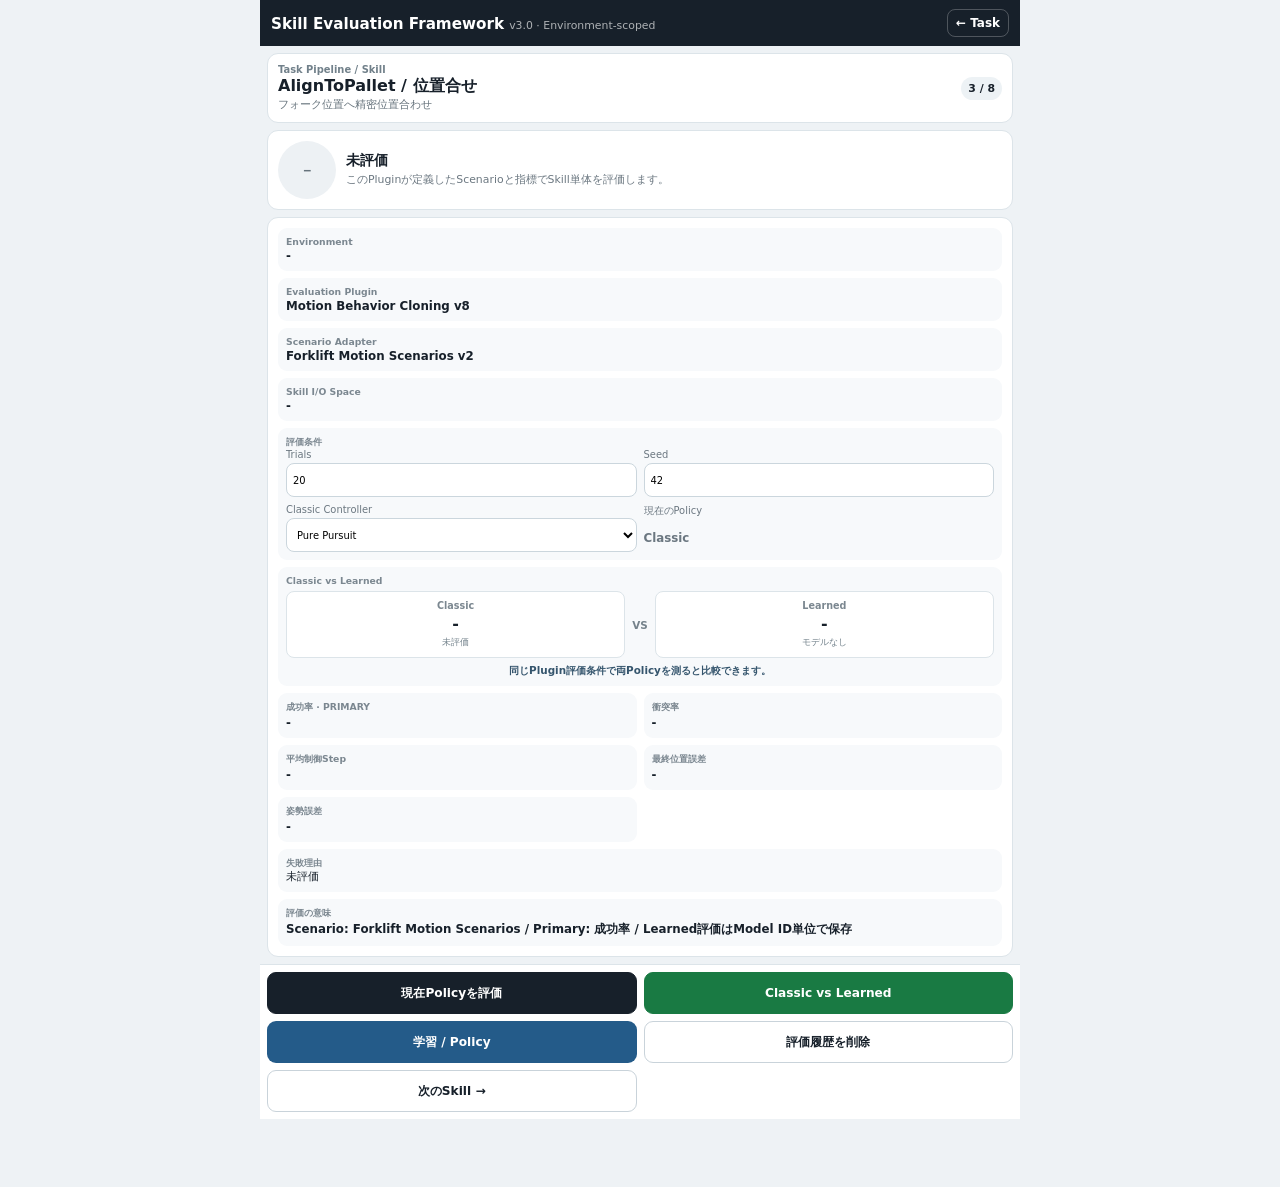
==== commit 3c772a50: "Show environment-scoped evaluation context" ====
--- a/evaluate.html
+++ b/evaluate.html
@@ -2,25 +2,24 @@
 <html lang="ja">
 <head>
 <meta charset="utf-8"><meta name="viewport" content="width=device-width,initial-scale=1,viewport-fit=cover">
-<title>Skill Evaluation Framework v2.6</title><link rel="stylesheet" href="./style.css">
+<title>Skill Evaluation Framework v3.0</title><link rel="stylesheet" href="./style.css">
 <style>
 body{min-height:100dvh;overflow:hidden;background:#eef2f5}.eval-screen{height:100dvh;display:grid;grid-template-rows:auto 1fr auto;max-width:760px;margin:auto}.eval-top{padding:9px 11px;background:#17202a;color:#fff;display:flex;align-items:center;justify-content:space-between}.eval-top strong{font-size:.95rem}.eval-top span{font-size:.68rem;opacity:.65}.back-link{color:#fff;text-decoration:none;font-weight:800;font-size:.75rem;border:1px solid rgba(255,255,255,.24);border-radius:8px;padding:6px 8px}.eval-main{min-height:0;padding:7px;display:grid;grid-template-rows:auto auto 1fr;gap:7px;overflow:hidden}.skill-focus,.score-card,.eval-grid{background:#fff;border:1px solid #dce4e9;border-radius:11px;padding:10px}.skill-focus{display:flex;justify-content:space-between;gap:8px;align-items:center}.skill-focus small{display:block;font-size:.62rem;color:#71808a;font-weight:800}.skill-focus h1{font-size:1rem;margin:1px 0}.skill-focus p{font-size:.68rem;margin:0;color:#66737c}.skill-number{font-size:.68rem;font-weight:900;background:#edf2f5;border-radius:999px;padding:5px 7px}.score-card{display:grid;grid-template-columns:auto 1fr;gap:10px;align-items:center}.score-ring{width:58px;height:58px;border-radius:50%;display:grid;place-items:center;background:#edf1f4;color:#66737c;font-size:.9rem;font-weight:900}.score-ring.good{background:#dff2e6;color:#176b3b}.score-ring.bad{background:#ffe1de;color:#a11d14}.score-card h2{font-size:.9rem;margin:0}.score-card p{font-size:.68rem;color:#6b7780;margin:3px 0}.eval-grid{min-height:0;overflow:auto;display:grid;grid-template-columns:1fr 1fr;gap:7px}.metric{background:#f7f9fb;border-radius:9px;padding:8px}.metric span{display:block;font-size:.58rem;color:#7b8790;font-weight:800}.metric strong{display:block;font-size:.74rem;margin-top:2px;overflow-wrap:anywhere}.metric.full{grid-column:1/-1}.eval-settings{display:grid;grid-template-columns:1fr 1fr;gap:7px}.eval-settings label{display:grid;gap:3px;font-size:.62rem;color:#6b7780}.eval-settings input,.eval-settings select{width:100%;min-height:34px;border:1px solid #cbd6dd;border-radius:8px;padding:6px;background:#fff}.failure-box{font-size:.66rem;white-space:pre-wrap;overflow-wrap:anywhere;margin:0}.comparison{display:grid;grid-template-columns:1fr auto 1fr;gap:7px;align-items:stretch;margin-top:5px}.compare-side{background:#fff;border:1px solid #dce4e9;border-radius:8px;padding:8px;text-align:center}.compare-side span{font-size:.6rem}.compare-side strong{font-size:1rem;margin-top:3px}.compare-side small{display:block;font-size:.58rem;color:#71808a;margin-top:3px}.compare-vs{display:grid;place-items:center;font-size:.65rem;font-weight:900;color:#75828b}.compare-delta{margin-top:6px;font-size:.65rem;font-weight:850;text-align:center;color:#35556d}.eval-actions{display:grid;grid-template-columns:1fr 1fr;gap:7px;padding:7px max(7px,env(safe-area-inset-right)) calc(7px + env(safe-area-inset-bottom)) max(7px,env(safe-area-inset-left));background:#fff;border-top:1px solid #dce4e9}.eval-actions button,.eval-actions a{min-height:42px;font-size:.76rem}.run-eval{background:#17202a;color:#fff;border-color:#17202a}.compare-btn{background:#197a43;color:#fff;border-color:#197a43}.skill-link{background:#245b89;color:#fff;text-decoration:none;border-radius:9px;display:flex;align-items:center;justify-content:center;font-weight:850}.progress{font-size:.66rem;color:#9a6700;font-weight:800}.hidden{display:none!important}@media(min-width:700px){body{overflow:auto}.eval-screen{height:auto;min-height:100dvh}.eval-main,.eval-grid{overflow:visible}}
-</style>
-</head>
+</style></head>
 <body><div class="eval-screen">
-<header class="eval-top"><div><strong>Skill Evaluation Framework</strong> <span>v2.6</span></div><a class="back-link" href="./index.html">← Task</a></header>
+<header class="eval-top"><div><strong>Skill Evaluation Framework</strong> <span>v3.0 · Environment-scoped</span></div><a class="back-link" href="./index.html">← Task</a></header>
 <main class="eval-main">
 <section class="skill-focus"><div><small>Task Pipeline / Skill</small><h1 id="skillTitle">読み込み中...</h1><p id="skillDesc"></p></div><div id="skillNumber" class="skill-number">- / 8</div></section>
 <section class="score-card"><div id="scoreRing" class="score-ring">－</div><div><h2 id="scoreTitle">未評価</h2><p id="scoreMessage">Plugin定義を読み込み中...</p><div id="progress" class="progress hidden"></div></div></section>
 <section class="eval-grid">
+<div class="metric full"><span>Environment</span><strong id="environmentState">-</strong></div>
 <div class="metric full"><span>Evaluation Plugin</span><strong id="pluginState">-</strong></div>
 <div class="metric full"><span>Scenario Adapter</span><strong id="scenarioAdapterState">-</strong></div>
+<div class="metric full"><span>Skill I/O Space</span><strong id="ioSpaceState">-</strong></div>
 <div class="metric full"><span>評価条件</span><div id="evaluationParameters" class="eval-settings"></div></div>
-<div class="metric full"><span>Classic vs Learned</span><div class="comparison"><div class="compare-side"><span>Classic</span><strong id="classicScore">-</strong><small id="classicMeta">未評価</small></div><div class="compare-vs">VS</div><div class="compare-side"><span>Learned</span><strong id="learnedScore">-</strong><small id="learnedMeta">現在Modelは未評価</small></div></div><div id="compareDelta" class="compare-delta">同じ条件で比較できます。</div></div>
+<div class="metric full"><span>Classic vs Learned</span><div class="comparison"><div class="compare-side"><span>Classic</span><strong id="classicScore">-</strong><small id="classicMeta">未評価</small></div><div class="compare-vs">VS</div><div class="compare-side"><span>Learned</span><strong id="learnedScore">-</strong><small id="learnedMeta">現在Modelは未評価</small></div></div><div id="compareDelta" class="compare-delta">同じEnvironment・条件で比較できます。</div></div>
 <div id="metricHost" style="display:contents"></div>
-<div class="metric full"><span>評価の意味</span><strong id="evalNote">Plugin固有の指標を表示します。</strong></div>
+<div class="metric full"><span>評価の意味</span><strong id="evalNote">Environment / Model ID単位で評価結果を分離します。</strong></div>
 </section></main>
 <footer class="eval-actions"><button id="runBtn" class="run-eval">現在Policyを評価</button><button id="compareBtn" class="compare-btn">Classic vs Learned</button><a id="learnLink" class="skill-link" href="#">学習 / Policy</a><button id="clearBtn">評価履歴を削除</button><button id="nextBtn">次のSkill →</button></footer>
-</div>
-<script type="module" src="./src/learning/ui/evaluation_page.js"></script>
-</body></html>+</div><script type="module" src="./src/learning/ui/evaluation_page.js"></script></body></html>
